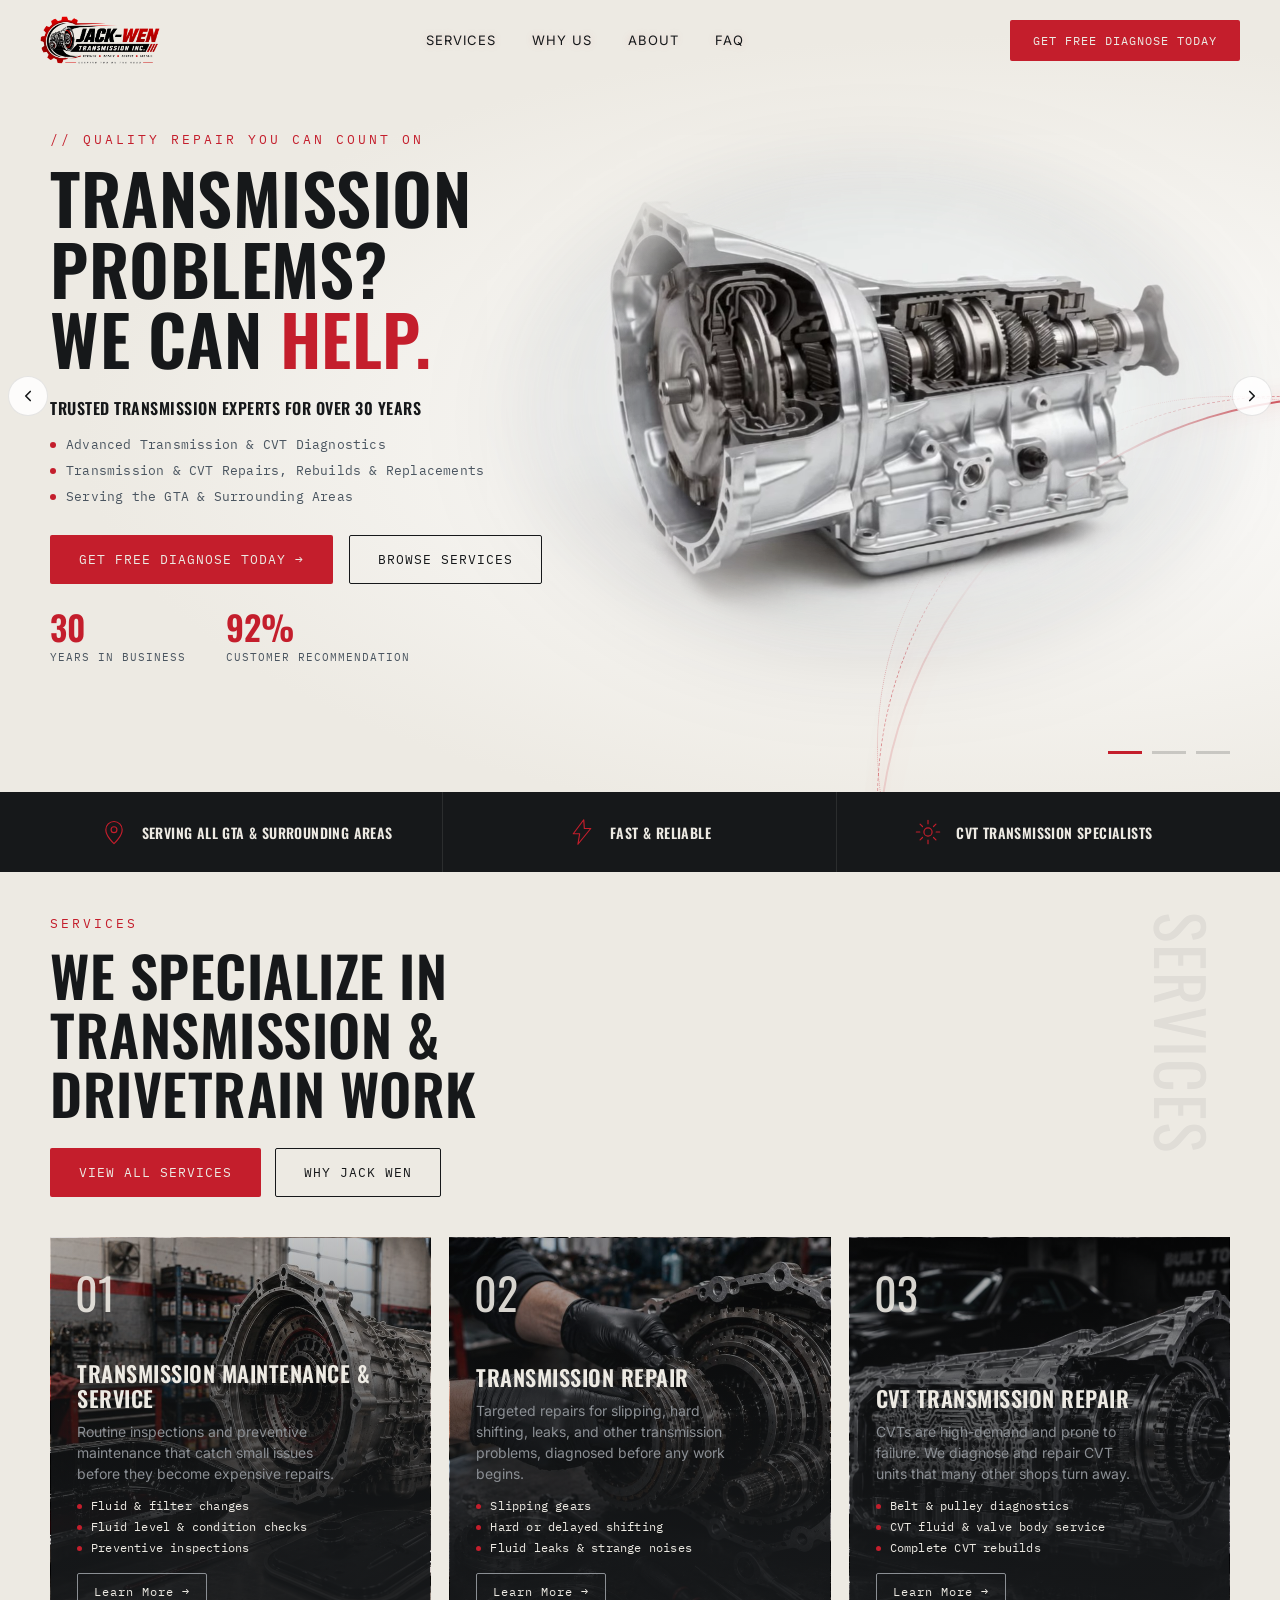
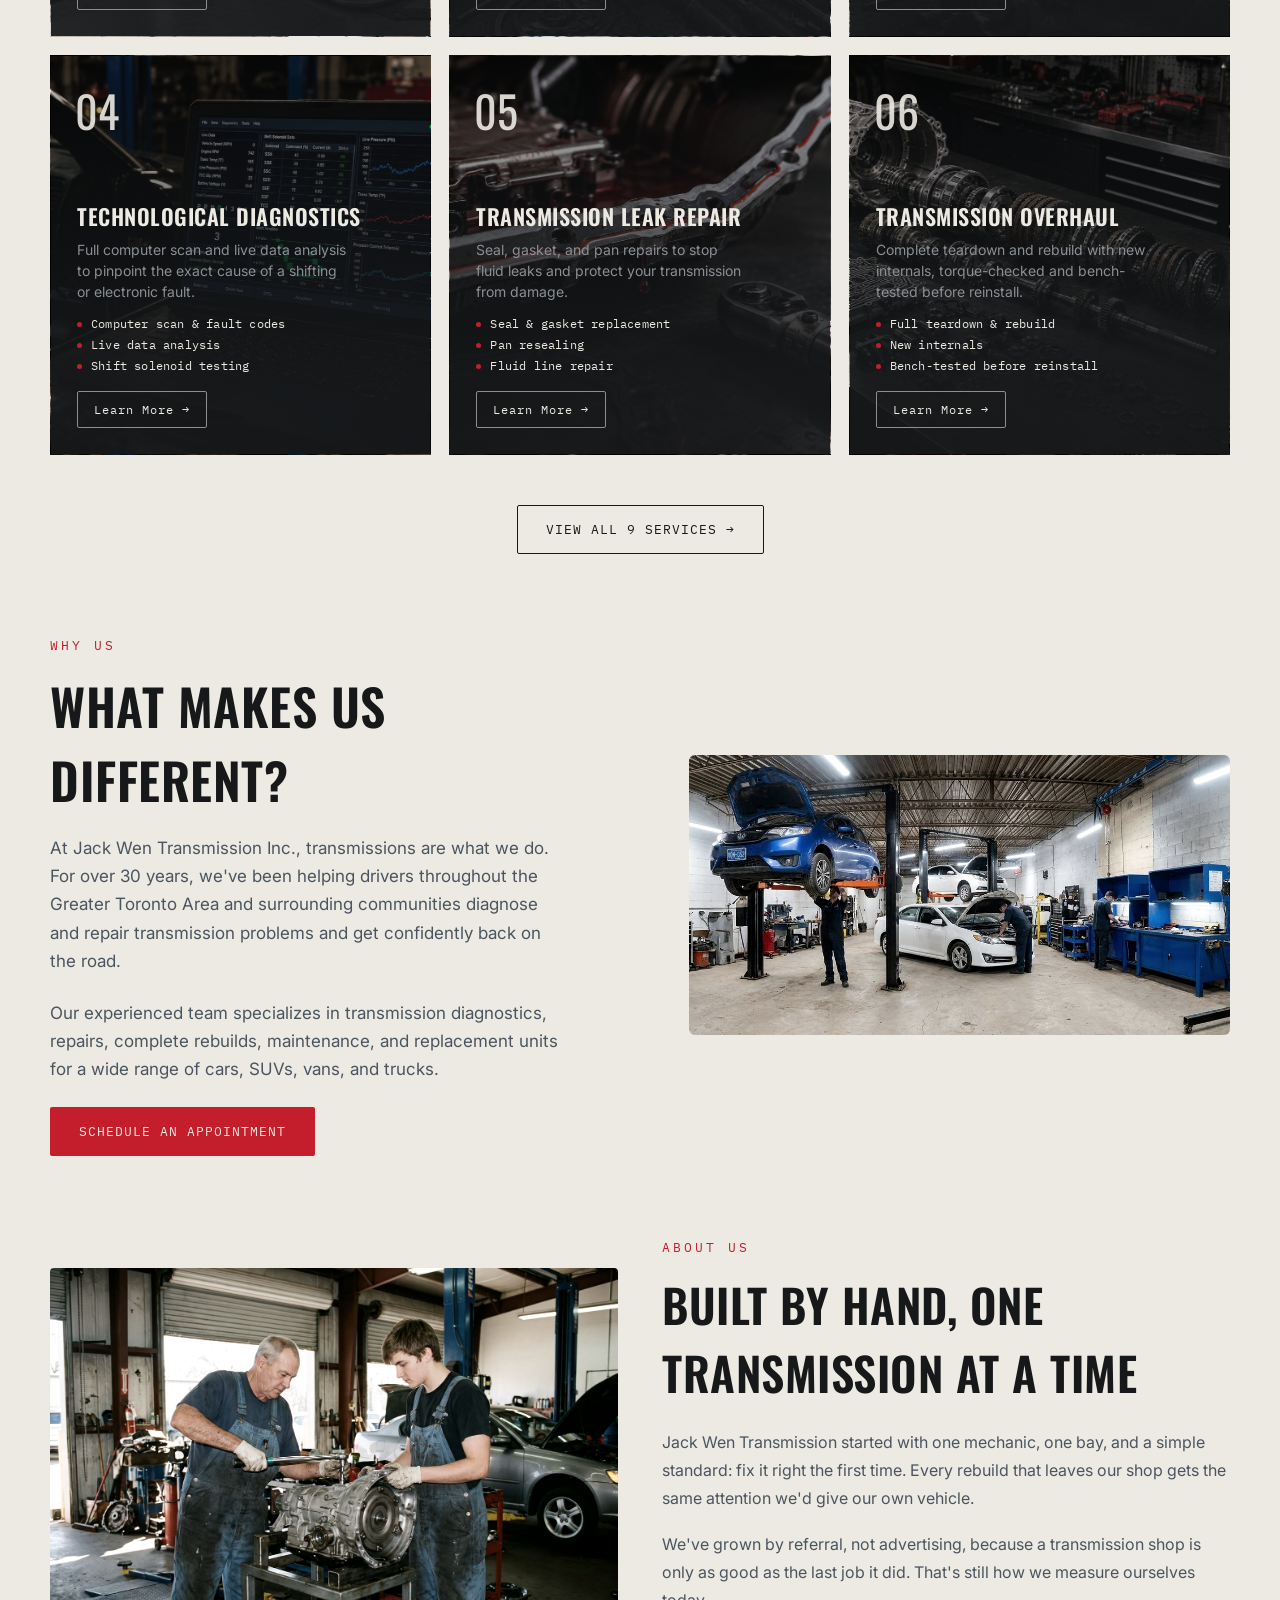
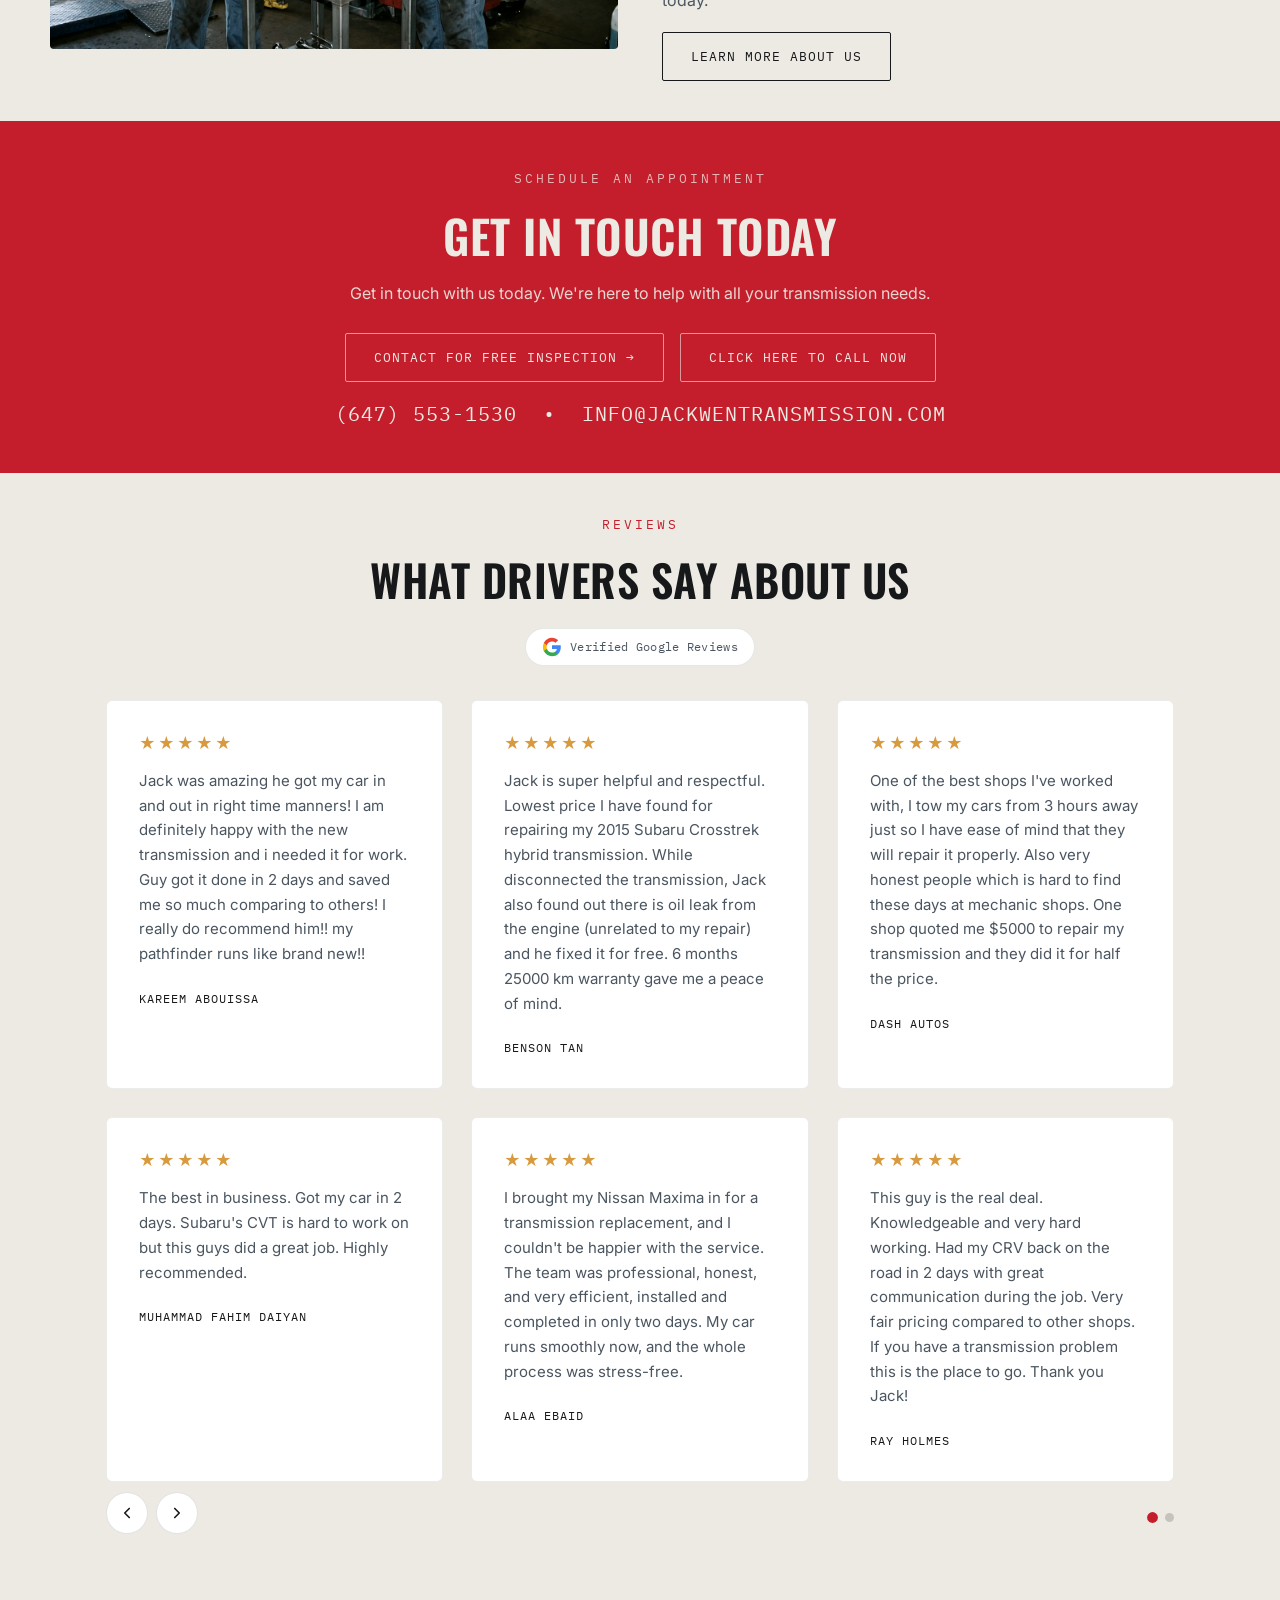
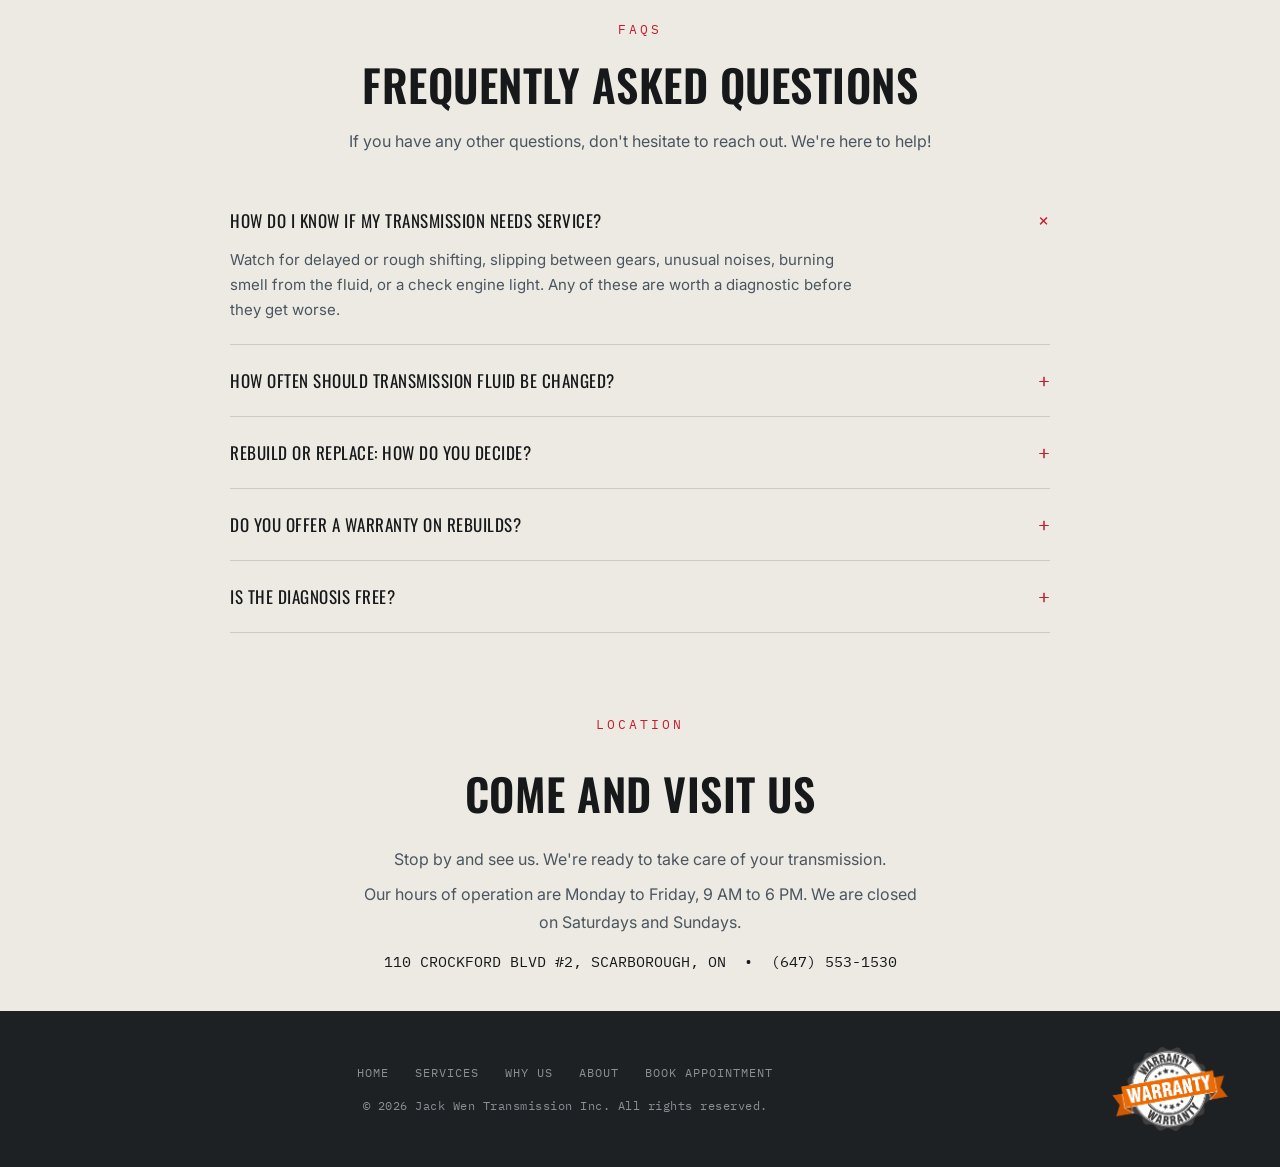
==== site/index.html @ 242a97ae "Add Jack Wen Transmission site and source assets Full marketing site (5 pages, animated hero carouse" ====
<!DOCTYPE html>
<html lang="en">
<head>
<meta charset="UTF-8">
<meta name="viewport" content="width=device-width, initial-scale=1.0">
<title>Jack Wen Transmission Inc. | Transmission Repair, Rebuild &amp; Service</title>
<link rel="preconnect" href="https://fonts.googleapis.com">
<link href="https://fonts.googleapis.com/css2?family=Oswald:wght@500;600;700&family=Inter:wght@400;500;600&family=IBM+Plex+Mono:wght@400;500;600&display=swap" rel="stylesheet">
<link rel="stylesheet" href="css/style.css?v=19">
</head>
<body class="home">

<header>
  <div class="logo-mini">
    <a href="index.html"><img src="assets/logo.png" alt="Jack Wen Transmission Inc." class="logo-img"></a>
  </div>
  <nav class="navlinks">
    <a class="navlink" href="services.html">Services</a>
    <a class="navlink" href="why-us.html">Why Us</a>
    <a class="navlink" href="about.html">About</a>
    <a class="navlink" href="#faq">FAQ</a>
      <a class="navlink navlink-cta" href="book-appointment.html">Get Free Diagnose Today</a>
  </nav>
  <a class="btn btn-primary" href="book-appointment.html">Get Free Diagnose Today</a>
  <button class="menu-toggle" aria-label="Toggle menu" aria-expanded="false"><span></span><span></span><span></span></button>
</header>

<!-- ================= HERO ================= -->
<section class="hero">
  <div class="hero-bg"></div>

  <div class="hero-slides">
    <!-- SLIDE 1 — Intro -->
    <div class="hero-slide active">
      <div class="hero-video-layer">
        <div id="transRig">
          <div class="orbit-ring orbit-ring-1"></div>
          <div class="orbit-ring orbit-ring-2"></div>
          <div class="orbit-ring orbit-ring-3"></div>
          <video class="trans-video" autoplay muted loop playsinline>
            <source src="videos/home-banner-transmission.webm" type="video/webm">
            <source src="videos/home-banner-transmission.mp4" type="video/mp4">
          </video>
        </div>
      </div>
      <div class="hero-inner">
        <div>
          <span class="eyebrow">// Quality Repair You Can Count On</span>
          <h1 class="hero-title">Transmission problems?<br>We can <span class="accent">help.</span></h1>
          <p class="hero-subtitle">Trusted Transmission Experts For Over 30 Years</p>
          <ul class="hero-bullets">
            <li>Advanced Transmission &amp; CVT Diagnostics</li>
            <li>Transmission &amp; CVT Repairs, Rebuilds &amp; Replacements</li>
            <li>Serving the GTA &amp; Surrounding Areas</li>
          </ul>
          <div class="cta-row">
            <a href="book-appointment.html" class="btn btn-primary">Get Free Diagnose Today &rarr;</a>
            <a href="services.html" class="btn btn-ghost-dark">Browse Services</a>
          </div>
          <div class="hero-stats">
            <div><span class="hero-stat-num">30</span><span class="hero-stat-label">Years in Business</span></div>
            <div><span class="hero-stat-num">92%</span><span class="hero-stat-label">Customer Recommendation</span></div>
          </div>
        </div>
        <div class="stage"></div>
      </div>
    </div>

    <!-- SLIDE 2 — Expert Service -->
    <div class="hero-slide">
      <div class="hero-inner stack">
        <div>
          <span class="eyebrow">// Expert Service</span>
          <h1 class="hero-title">Transmission repairs.<br>Done <span class="accent">right.</span></h1>
          <div class="cta-row">
            <a href="book-appointment.html" class="btn btn-primary">Schedule an Appointment &rarr;</a>
            <a href="services.html" class="btn btn-ghost-dark">Browse Services</a>
          </div>
        </div>
        <div class="hero-points">
          <div class="hero-point">
            <span class="icon"><svg viewBox="0 0 48 48" fill="none" stroke="currentColor" stroke-width="2" stroke-linecap="round" stroke-linejoin="round"><circle cx="24" cy="24" r="18"/><path d="M24 14v10l7 5"/></svg></span>
            <div>
              <h3>30+ Years in the Industry</h3>
              <p>Three decades of hands-on transmission expertise, refined in our own shop.</p>
            </div>
          </div>
          <div class="hero-point">
            <span class="icon"><svg viewBox="0 0 48 48" fill="none" stroke="currentColor" stroke-width="2" stroke-linecap="round" stroke-linejoin="round"><path d="M8 28l3-9a4 4 0 0 1 4-3h18a4 4 0 0 1 4 3l3 9"/><rect x="6" y="28" width="36" height="9" rx="2"/><circle cx="14" cy="37" r="3"/><circle cx="34" cy="37" r="3"/></svg></span>
            <div>
              <h3>All Makes, Models &amp; CVTs</h3>
              <p>Domestic, import, gas, diesel, or CVT. CVTs are high-demand and prone to failure, we specialize in the repairs other shops turn away.</p>
            </div>
          </div>
          <div class="hero-point">
            <span class="icon"><img src="assets/icons/diagnose-icon.png" alt="" class="icon-img"></span>
            <div>
              <h3>Free Diagnosis</h3>
              <p>Every visit starts with a free, no-obligation diagnosis before we recommend any work.</p>
            </div>
          </div>
        </div>
      </div>
    </div>

    <!-- SLIDE 3 — Warranty -->
    <div class="hero-slide">
      <div class="hero-inner stack">
        <img src="assets/badges/warranty-badge.webp" alt="Warranty Badge" class="warranty-badge">
        <div>
          <span class="eyebrow">// Warranty</span>
          <h1 class="hero-title">Work we're proud<br>to stand <span class="accent">behind.</span></h1>
          <p class="hero-subtitle">In-House Warranty. Real Peace of Mind.</p>
          <ul class="hero-bullets">
            <li>Warranty-Backed Transmission Repairs</li>
            <li>Quality Parts &amp; Professional Workmanship</li>
            <li>6-Month / 25,000 KM Warranty Included with Transmission Work</li>
            <li><strong>Ask About Our Extended Warranty Options</strong></li>
          </ul>
          <div class="cta-row">
            <a href="book-appointment.html" class="btn btn-primary">Schedule an Appointment &rarr;</a>
            <a href="services.html" class="btn btn-ghost-dark">Browse Services</a>
          </div>
        </div>
        <div class="hero-points compact">
          <div class="hero-point">
            <span class="icon"><svg viewBox="0 0 48 48" fill="none" stroke="currentColor" stroke-width="2" stroke-linecap="round" stroke-linejoin="round"><path d="M13 6h16l6 6v30a2 2 0 0 1-2 2H13a2 2 0 0 1-2-2V8a2 2 0 0 1 2-2z"/><path d="M29 6v6h6M17 24h14M17 30h14M17 18h7"/></svg></span>
            <div>
              <h3>6 Months / 25,000 KM</h3>
              <p>Standard written warranty on every rebuild.</p>
            </div>
          </div>
          <div class="hero-point">
            <span class="icon"><svg viewBox="0 0 48 48" fill="none" stroke="currentColor" stroke-width="2" stroke-linecap="round" stroke-linejoin="round"><path d="M24 5l15 6v11c0 10-6.5 17-15 21-8.5-4-15-11-15-21V11z"/><path d="M17 24l5 5 9-10"/></svg></span>
            <div>
              <h3>Up to 5 Yrs / 250,000 KM</h3>
              <p>Extended coverage available on request.</p>
            </div>
          </div>
          <div class="hero-point">
            <span class="icon"><svg viewBox="0 0 48 48" fill="none" stroke="currentColor" stroke-width="2" stroke-linecap="round" stroke-linejoin="round"><path d="M4 24s7-13 20-13 20 13 20 13-7 13-20 13S4 24 4 24z"/><circle cx="24" cy="24" r="5"/></svg></span>
            <div>
              <h3>No Surprises</h3>
              <p>Coverage reviewed before any work begins.</p>
            </div>
          </div>
        </div>
      </div>
    </div>
  </div>

  <button class="hero-arrow prev" aria-label="Previous slide"><svg viewBox="0 0 24 24" fill="none" stroke="currentColor" stroke-width="2.2" stroke-linecap="round" stroke-linejoin="round"><path d="M15 6l-6 6 6 6"/></svg></button>
  <button class="hero-arrow next" aria-label="Next slide"><svg viewBox="0 0 24 24" fill="none" stroke="currentColor" stroke-width="2.2" stroke-linecap="round" stroke-linejoin="round"><path d="M9 6l6 6-6 6"/></svg></button>

  <div class="hero-dots">
    <button class="hero-dot active" data-slide="0" aria-label="Slide 1: Introduction"></button>
    <button class="hero-dot" data-slide="1" aria-label="Slide 2: Expert Service"></button>
    <button class="hero-dot" data-slide="2" aria-label="Slide 3: Warranty"></button>
  </div>
</section>

<div class="trust-strip">
  <div class="wrap trust-strip-grid">
    <div class="trust-item">
      <span class="icon"><svg viewBox="0 0 48 48" fill="none" stroke="currentColor" stroke-width="2" stroke-linecap="round" stroke-linejoin="round"><path d="M24 44s14-12.5 14-24A14 14 0 0 0 10 20c0 11.5 14 24 14 24z"/><circle cx="24" cy="20" r="5"/></svg></span>
      <span>Serving All GTA &amp; Surrounding Areas</span>
    </div>
    <div class="trust-item">
      <span class="icon"><svg viewBox="0 0 48 48" fill="none" stroke="currentColor" stroke-width="2" stroke-linecap="round" stroke-linejoin="round"><path d="M27 3L9 27h11l-3 18 22-27H28l-1-15z"/></svg></span>
      <span>Fast &amp; Reliable</span>
    </div>
    <div class="trust-item">
      <span class="icon"><svg viewBox="0 0 48 48" fill="none" stroke="currentColor" stroke-width="2" stroke-linecap="round" stroke-linejoin="round"><circle cx="24" cy="24" r="7"/><path d="M24 4v6M24 38v6M44 24h-6M10 24H4M37.6 10.4l-4.2 4.2M14.6 33.4l-4.2 4.2M37.6 37.6l-4.2-4.2M14.6 14.6l-4.2-4.2"/></svg></span>
      <span>CVT Transmission Specialists</span>
    </div>
  </div>
</div>

<!-- ================= SERVICES ================= -->
<section class="section-light" id="services">
  <div class="wrap">
    <div class="services-head">
      <div>
        <span class="eyebrow">Services</span>
        <h2>We specialize in transmission &amp; drivetrain work</h2>
        <div class="btn-row">
          <a href="services.html" class="btn btn-primary">View All Services</a>
          <a href="why-us.html" class="btn btn-ghost-dark">Why Jack Wen</a>
        </div>
      </div>
      <div class="side-label">SERVICES</div>
    </div>

    <div class="service-grid">
      <div class="service-card" style="background-image:url('assets/services/maintenance.jpg')">
        <div class="num">01</div>
        <div class="content">
          <h3>Transmission Maintenance &amp; Service</h3>
          <p>Routine inspections and preventive maintenance that catch small issues before they become expensive repairs.</p>
          <ul class="bullets">
            <li>Fluid &amp; filter changes</li>
            <li>Fluid level &amp; condition checks</li>
            <li>Preventive inspections</li>
          </ul>
          <a class="learn" href="services.html">Learn More &rarr;</a>
        </div>
      </div>
      <div class="service-card" style="background-image:url('assets/services/repair.jpg')">
        <div class="num">02</div>
        <div class="content">
          <h3>Transmission Repair</h3>
          <p>Targeted repairs for slipping, hard shifting, leaks, and other transmission problems, diagnosed before any work begins.</p>
          <ul class="bullets">
            <li>Slipping gears</li>
            <li>Hard or delayed shifting</li>
            <li>Fluid leaks &amp; strange noises</li>
          </ul>
          <a class="learn" href="services.html">Learn More &rarr;</a>
        </div>
      </div>
      <div class="service-card" style="background-image:url('assets/services/performance.jpg')">
        <div class="num">03</div>
        <div class="content">
          <h3>CVT Transmission Repair</h3>
          <p>CVTs are high-demand and prone to failure. We diagnose and repair CVT units that many other shops turn away.</p>
          <ul class="bullets">
            <li>Belt &amp; pulley diagnostics</li>
            <li>CVT fluid &amp; valve body service</li>
            <li>Complete CVT rebuilds</li>
          </ul>
          <a class="learn" href="services.html">Learn More &rarr;</a>
        </div>
      </div>
      <div class="service-card" style="background-image:url('assets/services/diagnostics.jpg')">
        <div class="num">04</div>
        <div class="content">
          <h3>Technological Diagnostics</h3>
          <p>Full computer scan and live data analysis to pinpoint the exact cause of a shifting or electronic fault.</p>
          <ul class="bullets">
            <li>Computer scan &amp; fault codes</li>
            <li>Live data analysis</li>
            <li>Shift solenoid testing</li>
          </ul>
          <a class="learn" href="services.html">Learn More &rarr;</a>
        </div>
      </div>
      <div class="service-card" style="background-image:url('assets/services/leak-repair.jpg')">
        <div class="num">05</div>
        <div class="content">
          <h3>Transmission Leak Repair</h3>
          <p>Seal, gasket, and pan repairs to stop fluid leaks and protect your transmission from damage.</p>
          <ul class="bullets">
            <li>Seal &amp; gasket replacement</li>
            <li>Pan resealing</li>
            <li>Fluid line repair</li>
          </ul>
          <a class="learn" href="services.html">Learn More &rarr;</a>
        </div>
      </div>
      <div class="service-card" style="background-image:url('assets/services/overhaul.jpg')">
        <div class="num">06</div>
        <div class="content">
          <h3>Transmission Overhaul</h3>
          <p>Complete teardown and rebuild with new internals, torque-checked and bench-tested before reinstall.</p>
          <ul class="bullets">
            <li>Full teardown &amp; rebuild</li>
            <li>New internals</li>
            <li>Bench-tested before reinstall</li>
          </ul>
          <a class="learn" href="services.html">Learn More &rarr;</a>
        </div>
      </div>
    </div>
    <div style="text-align:center; margin-top:50px;">
      <a href="services.html" class="btn btn-ghost-dark">View All 9 Services &rarr;</a>
    </div>
  </div>
</section>

<!-- ================= WHY US ================= -->
<section class="why-section" id="why">
  <div class="wrap">
    <div class="why-grid">
      <div class="why-inner">
        <span class="eyebrow">Why Us</span>
        <h2>What makes us different?</h2>
        <p>At Jack Wen Transmission Inc., transmissions are what we do. For over 30 years, we've been helping drivers throughout the Greater Toronto Area and surrounding communities diagnose and repair transmission problems and get confidently back on the road.</p>
        <p>Our experienced team specializes in transmission diagnostics, repairs, complete rebuilds, maintenance, and replacement units for a wide range of cars, SUVs, vans, and trucks.</p>
        <a href="book-appointment.html" class="btn btn-primary">Schedule an Appointment</a>
      </div>
      <div class="why-photo">
        <img src="assets/about/shop-bay.jpg" alt="Jack Wen Transmission shop bay with vehicles on lifts">
      </div>
    </div>
  </div>
</section>

<!-- ================= ABOUT ================= -->
<section class="about" id="about">
  <div class="wrap about-grid">
    <img src="assets/about/team.jpg" alt="Jack Wen Transmission mechanics working on a transmission">
    <div>
      <span class="eyebrow">About Us</span>
      <h2>Built by hand, one transmission at a time</h2>
      <p>Jack Wen Transmission started with one mechanic, one bay, and a simple standard: fix it right the first time. Every rebuild that leaves our shop gets the same attention we'd give our own vehicle.</p>
      <p>We've grown by referral, not advertising, because a transmission shop is only as good as the last job it did. That's still how we measure ourselves today.</p>
      <a href="about.html" class="btn btn-ghost-dark">Learn More About Us</a>
    </div>
  </div>
</section>

<!-- ================= CTA STRIP ================= -->
<section class="cta-strip" id="contact">
  <div class="wrap">
    <span class="eyebrow">Schedule an Appointment</span>
    <h2>Get in touch today</h2>
    <p>Get in touch with us today. We're here to help with all your transmission needs.</p>
    <div class="cta-row" style="justify-content:center;">
      <a href="book-appointment.html" class="btn btn-ghost-light">Contact for Free Inspection &rarr;</a>
      <a href="tel:+16475531530" class="btn btn-ghost-light">Click Here to Call Now</a>
    </div>
    <span class="phone">(647) 553-1530 &nbsp;&bull;&nbsp; INFO@JACKWENTRANSMISSION.COM</span>
  </div>
</section>

<!-- ================= REVIEWS ================= -->
<section class="reviews">
  <div class="wrap">
    <div class="reviews-head">
      <span class="eyebrow">Reviews</span>
      <h2>What drivers say about us</h2>
      <div class="google-badge">
        <svg viewBox="0 0 48 48" width="20" height="20"><path fill="#4285F4" d="M45.12 24.5c0-1.56-.14-3.06-.4-4.5H24v8.51h11.84c-.51 2.75-2.06 5.08-4.39 6.64v5.52h7.11c4.16-3.83 6.56-9.47 6.56-16.17z"/><path fill="#34A853" d="M24 46c5.94 0 10.92-1.97 14.56-5.33l-7.11-5.52c-1.97 1.32-4.49 2.1-7.45 2.1-5.73 0-10.58-3.87-12.31-9.07H4.34v5.7C7.96 41.07 15.4 46 24 46z"/><path fill="#FBBC05" d="M11.69 28.18C11.25 26.86 11 25.45 11 24s.25-2.86.69-4.18v-5.7H4.34C2.85 17.09 2 20.45 2 24s.85 6.91 2.34 9.88l7.35-5.7z"/><path fill="#EA4335" d="M24 10.75c3.23 0 6.13 1.11 8.41 3.29l6.31-6.31C34.91 4.18 29.93 2 24 2 15.4 2 7.96 6.93 4.34 14.12l7.35 5.7c1.73-5.2 6.58-9.07 12.31-9.07z"/></svg>
        <span>Verified Google Reviews</span>
      </div>
    </div>
    <div class="reviews-slider">
      <div class="reviews-track">
        <div class="reviews-slide active">
          <div class="reviews-grid">
            <div class="review-card">
              <div class="stars">&#9733;&#9733;&#9733;&#9733;&#9733;</div>
              <p>Jack was amazing he got my car in and out in right time manners! I am definitely happy with the new transmission and i needed it for work. Guy got it done in 2 days and saved me so much comparing to others! I really do recommend him!! my pathfinder runs like brand new!!</p>
              <span class="reviewer">Kareem Abouissa</span>
            </div>
            <div class="review-card">
              <div class="stars">&#9733;&#9733;&#9733;&#9733;&#9733;</div>
              <p>Jack is super helpful and respectful. Lowest price I have found for repairing my 2015 Subaru Crosstrek hybrid transmission. While disconnected the transmission, Jack also found out there is oil leak from the engine (unrelated to my repair) and he fixed it for free. 6 months 25000 km warranty gave me a peace of mind.</p>
              <span class="reviewer">Benson Tan</span>
            </div>
            <div class="review-card">
              <div class="stars">&#9733;&#9733;&#9733;&#9733;&#9733;</div>
              <p>One of the best shops I've worked with, I tow my cars from 3 hours away just so I have ease of mind that they will repair it properly. Also very honest people which is hard to find these days at mechanic shops. One shop quoted me $5000 to repair my transmission and they did it for half the price.</p>
              <span class="reviewer">Dash Autos</span>
            </div>
            <div class="review-card">
              <div class="stars">&#9733;&#9733;&#9733;&#9733;&#9733;</div>
              <p>The best in business. Got my car in 2 days. Subaru's CVT is hard to work on but this guys did a great job. Highly recommended.</p>
              <span class="reviewer">Muhammad Fahim Daiyan</span>
            </div>
            <div class="review-card">
              <div class="stars">&#9733;&#9733;&#9733;&#9733;&#9733;</div>
              <p>I brought my Nissan Maxima in for a transmission replacement, and I couldn't be happier with the service. The team was professional, honest, and very efficient, installed and completed in only two days. My car runs smoothly now, and the whole process was stress-free.</p>
              <span class="reviewer">Alaa Ebaid</span>
            </div>
            <div class="review-card">
              <div class="stars">&#9733;&#9733;&#9733;&#9733;&#9733;</div>
              <p>This guy is the real deal. Knowledgeable and very hard working. Had my CRV back on the road in 2 days with great communication during the job. Very fair pricing compared to other shops. If you have a transmission problem this is the place to go. Thank you Jack!</p>
              <span class="reviewer">Ray Holmes</span>
            </div>
          </div>
        </div>
        <div class="reviews-slide">
          <div class="reviews-grid">
            <div class="review-card">
              <div class="stars">&#9733;&#9733;&#9733;&#9733;&#9733;</div>
              <p>Looking for a replacement or rebuild of our transmission and was getting pricing starting at $4500 to over $7000. Jack was able to rebuild it for around $3000. Fantastic service, always responsive to calls.</p>
              <span class="reviewer">Computer Doctors on Call Ltd.</span>
            </div>
            <div class="review-card">
              <div class="stars">&#9733;&#9733;&#9733;&#9733;&#9733;</div>
              <p>Jack is a very trustworthy individual! I had brought in my Toyota CHR which I had replaced my transmission with another company but still had issues. After getting it replaced again with Jack, my car has no more issues. He had even offered me warranty and a very reasonable price. I totally recommend anyone to go see Jack as quality is guaranteed.</p>
              <span class="reviewer">Sangar Somu</span>
            </div>
            <div class="review-card">
              <div class="stars">&#9733;&#9733;&#9733;&#9733;&#9733;</div>
              <p>Best transmission shop I've dealt with. When I needed a new transmission for my Honda, they kept me updated every step of the way with constant reassurance and clear communication. They got the job done fast and properly. Honestly, this is the best team out there.</p>
              <span class="reviewer">Armaan Khokhar</span>
            </div>
            <div class="review-card">
              <div class="stars">&#9733;&#9733;&#9733;&#9733;&#9733;</div>
              <p>I towed my car from Ottawa to Scarborough, with hesitation and doubt. But I was wrong and they called me in 2 days and my car was done and ready for pick up. It's been 4 months now and my car is driving like new still. Thank you and highly recommend this garage.</p>
              <span class="reviewer">Cerisse Pradas</span>
            </div>
            <div class="review-card">
              <div class="stars">&#9733;&#9733;&#9733;&#9733;&#9733;</div>
              <p>Jack is amazing to deal with, I had a whole situation where I got the transmission rebuilt and still had codes. Jack was able to figure it's the ECM, and I had a very unique 2004 Lexus LS430. The ECM was impossible to get, but Jack took care of it and got my car fixed. 100% recommend.</p>
              <span class="reviewer">Anmol Pathan</span>
            </div>
            <div class="review-card">
              <div class="stars">&#9733;&#9733;&#9733;&#9733;&#9733;</div>
              <p>Dealing online from Ottawa to have my Toyota 4Runner transmission replaced, they were very helpful, had my car towed there with minimum cost, and the shop is very knowledgeable and professional. The garage is very clean and the mechanics work very efficiently. Highly recommended!</p>
              <span class="reviewer">Vu Kieu</span>
            </div>
          </div>
        </div>
      </div>
      <button class="reviews-arrow prev" aria-label="Previous reviews"><svg viewBox="0 0 24 24" fill="none" stroke="currentColor" stroke-width="2.2" stroke-linecap="round" stroke-linejoin="round"><path d="M15 6l-6 6 6 6"/></svg></button>
      <button class="reviews-arrow next" aria-label="Next reviews"><svg viewBox="0 0 24 24" fill="none" stroke="currentColor" stroke-width="2.2" stroke-linecap="round" stroke-linejoin="round"><path d="M9 6l6 6-6 6"/></svg></button>
      <div class="reviews-dots">
        <button class="reviews-dot active" data-slide="0" aria-label="Reviews page 1"></button>
        <button class="reviews-dot" data-slide="1" aria-label="Reviews page 2"></button>
      </div>
    </div>
  </div>
</section>

<!-- ================= FAQ ================= -->
<section class="faq" id="faq">
  <div class="wrap">
    <div class="faq-head">
      <span class="eyebrow">FAQs</span>
      <h2>Frequently asked questions</h2>
      <p>If you have any other questions, don't hesitate to reach out. We're here to help!</p>
    </div>
    <div class="faq-list">
      <div class="faq-item open">
        <div class="faq-q"><span>How do I know if my transmission needs service?</span><span class="plus">+</span></div>
        <div class="faq-a"><p>Watch for delayed or rough shifting, slipping between gears, unusual noises, burning smell from the fluid, or a check engine light. Any of these are worth a diagnostic before they get worse.</p></div>
      </div>
      <div class="faq-item">
        <div class="faq-q"><span>How often should transmission fluid be changed?</span><span class="plus">+</span></div>
        <div class="faq-a"><p>Most vehicles need a fluid change every 50,000 to 100,000 km, but it varies by make, model, and driving conditions. Check your owner's manual or ask us to check your specific interval.</p></div>
      </div>
      <div class="faq-item">
        <div class="faq-q"><span>Rebuild or replace: how do you decide?</span><span class="plus">+</span></div>
        <div class="faq-a"><p>It depends on the extent of the damage, your vehicle's age and value, and cost comparison. We'll walk you through both options with real numbers before any work starts.</p></div>
      </div>
      <div class="faq-item">
        <div class="faq-q"><span>Do you offer a warranty on rebuilds?</span><span class="plus">+</span></div>
        <div class="faq-a"><p>Yes, every rebuild comes with a written 6 months / 25,000 km parts and labor warranty, standard. We guarantee our service and work, and extended coverage up to 5 years / 250,000 km is available for added peace of mind.</p></div>
      </div>
      <div class="faq-item">
        <div class="faq-q"><span>Is the diagnosis free?</span><span class="plus">+</span></div>
        <div class="faq-a"><p>Yes, every visit starts with a free, no-obligation diagnosis. We identify the problem and explain your options before any work ever begins.</p></div>
      </div>
    </div>
  </div>
</section>

<!-- ================= LOCATION ================= -->
<section class="location">
  <div class="wrap">
    <span class="eyebrow">Location</span>
    <h2>Come and visit us</h2>
    <p>Stop by and see us. We're ready to take care of your transmission.</p>
    <p>Our hours of operation are Monday to Friday, 9 AM to 6 PM. We are closed on Saturdays and Sundays.</p>
    <div class="addr">110 CROCKFORD BLVD #2, SCARBOROUGH, ON &nbsp;&bull;&nbsp; (647) 553-1530</div>
  </div>
</section>

<footer>
  <div class="wrap footer-inner">
    <div class="footer-main">
      <div class="footer-links">
        <a href="index.html">Home</a>
        <a href="services.html">Services</a>
        <a href="why-us.html">Why Us</a>
        <a href="about.html">About</a>
        <a href="book-appointment.html">Book Appointment</a>
      </div>
      <div>&copy; 2026 Jack Wen Transmission Inc. All rights reserved.</div>
    </div>
    <img src="assets/badges/warranty-badge.webp" alt="Warranty Badge" class="footer-badge">
  </div>
</footer>

<script src="js/header.js?v=3"></script>
<script src="js/reveal.js"></script>
<script src="js/hero-slider.js?v=2"></script>
<script src="js/reviews-slider.js"></script>
<script src="js/script.js?v=3"></script>
</body>
</html>
---- site/css/style.css ----
:root{
    --graphite:#16181A;
    --graphite-2:#1E2124;
    --chrome:#EDEAE3;
    --red:#C41E2C;
    --amber:#D89A3E;
    --steel:#4A5560;
    --steel-light:#8B8F94;
  }
  *{box-sizing:border-box; margin:0; padding:0;}
  html{scroll-behavior:smooth;}
  body{background:var(--chrome); color:var(--graphite); font-family:'Inter',sans-serif; overflow-x:hidden;}
  a{color:inherit; text-decoration:none;}
  img{max-width:100%; display:block;}
  h1,h2,h3{font-family:'Oswald'; font-weight:600; text-transform:uppercase; letter-spacing:0.5px;}
  .eyebrow{font-family:'IBM Plex Mono'; font-size:13px; letter-spacing:3px; text-transform:uppercase; color:var(--red); margin-bottom:14px; display:inline-block;}
  .wrap{width:100%; margin:0 auto; padding:0 50px;}
  .btn{font-family:'IBM Plex Mono'; font-size:13px; letter-spacing:1px; text-transform:uppercase; padding:15px 28px; display:inline-flex; align-items:center; gap:10px; border-radius:2px; border:1px solid transparent; cursor:pointer; transition:opacity .2s;}
  .btn:hover{opacity:0.85;}
  .btn-primary{background:var(--red); color:var(--chrome);}
  .btn-ghost-dark{border-color:var(--graphite); color:var(--graphite);}
  .btn-ghost-light{border-color:var(--steel-light); color:var(--chrome);}

  /* ---------------- HEADER ---------------- */
  header{
    position:fixed; top:0; left:0; right:0; z-index:100;
    display:grid; grid-template-columns:auto 1fr auto; align-items:center; gap:24px;
    padding:16px 40px;
    background:transparent;
    transition:transform 0.35s ease;
  }
  header.header-hidden{transform:translateY(-100%);}
  .logo-mini{display:flex; align-items:center; gap:10px;}
  .logo-img{height:48px; width:auto;}
  nav.navlinks{display:flex; align-items:center; justify-content:center; gap:36px;}
  nav.navlinks a.navlink{font-size:13px; letter-spacing:1px; color:var(--graphite); text-transform:uppercase; text-shadow:0 0 10px rgba(196,30,44,0.18); transition:color .2s, text-shadow .2s;}
  nav.navlinks a.navlink:hover{color:var(--red); text-shadow:0 0 14px rgba(196,30,44,0.45);}
  header .btn-primary{padding:12px 22px; font-size:12px; justify-self:end;}
  .navlink-cta{display:none;}
  .menu-toggle{display:none; width:30px; height:20px; position:relative; background:none; border:none; cursor:pointer; padding:0; z-index:101;}
  .menu-toggle span{display:block; position:absolute; left:0; width:100%; height:2px; background:var(--graphite); transition:transform .25s ease, opacity .2s ease;}
  .menu-toggle span:nth-child(1){top:0;}
  .menu-toggle span:nth-child(2){top:9px;}
  .menu-toggle span:nth-child(3){top:18px;}
  .menu-toggle.active span:nth-child(1){transform:translateY(9px) rotate(45deg);}
  .menu-toggle.active span:nth-child(2){opacity:0;}
  .menu-toggle.active span:nth-child(3){transform:translateY(-9px) rotate(-45deg);}

  /* ---------------- HERO ---------------- */
  .hero{
    position:relative; min-height:88vh; background:var(--chrome); overflow:hidden;
    display:flex; align-items:center;
  }
  .hero-bg{
    position:absolute; inset:0;
    background: radial-gradient(ellipse at 78% 55%, #ffffff 0%, var(--chrome) 65%);
  }
  .hero-inner{
    position:relative; z-index:2; width:100%; margin:0 auto; padding:0 50px;
    display:grid; grid-template-columns:1.05fr 1fr; align-items:center; gap:20px;
  }
  h1.hero-title{color:var(--graphite); font-size:clamp(42px,5.4vw,74px); line-height:1.02; margin-bottom:22px;}
  h1.hero-title .accent{color:var(--red);}
  .hero-sub{color:var(--steel); font-size:17px; line-height:1.65; max-width:440px; margin-bottom:34px;}
  .hero-subtitle{font-family:'Oswald'; font-weight:600; text-transform:uppercase; letter-spacing:0.5px; font-size:16px; color:var(--graphite); margin-bottom:16px;}
  .hero-bullets{list-style:none; margin:0 0 30px; padding:0; display:flex; flex-direction:column; gap:9px; max-width:460px;}
  .hero-bullets li{display:flex; align-items:baseline; gap:10px; font-family:'IBM Plex Mono'; font-size:13px; letter-spacing:0.2px; color:var(--steel);}
  .hero-bullets li::before{content:''; width:6px; height:6px; background:var(--red); border-radius:50%; flex-shrink:0; transform:translateY(-1px);}
  .hero-bullets li strong{font-weight:600; color:var(--graphite);}
  .cta-row{display:flex; gap:16px; flex-wrap:wrap;}
  .hero-stats{display:flex; gap:40px; margin-top:26px;}
  .hero-stats .hero-stat-num{display:block; font-family:'Oswald'; font-weight:600; font-size:34px; color:var(--red); line-height:1;}
  .hero-stats .hero-stat-label{display:block; font-family:'IBM Plex Mono'; font-size:11px; letter-spacing:1px; text-transform:uppercase; color:var(--steel); margin-top:6px;}

  .stage{position:relative; height:460px;}
  .hero-video-layer{position:absolute; inset:0; z-index:1; display:flex; align-items:center; justify-content:flex-end; pointer-events:none;}
  #transRig{position:relative; width:780px; height:780px; max-width:70vw; margin-right:1%;}
  .trans-video{position:relative; z-index:2; width:100%; height:100%; object-fit:contain; filter:drop-shadow(0 20px 45px rgba(22,24,26,0.18));}

  .orbit-ring{position:absolute; top:50%; left:50%; z-index:1; border-radius:50%; pointer-events:none;}
  .orbit-ring-1{width:104%; height:104%; border:1px dashed rgba(196,30,44,0.45); filter:drop-shadow(0 0 6px rgba(196,30,44,0.55)); animation:orbit-spin 34s linear infinite;}
  .orbit-ring-2{width:120%; height:120%; border-top:2px solid rgba(196,30,44,0.7); border-right:2px solid rgba(196,30,44,0.15); border-bottom:2px solid transparent; border-left:2px solid rgba(196,30,44,0.15); filter:drop-shadow(0 0 10px rgba(196,30,44,0.65)); animation:orbit-spin-rev 20s linear infinite;}
  .orbit-ring-3{width:90%; height:90%; border:1px dotted rgba(196,30,44,0.3); animation:orbit-spin 48s linear infinite;}
  @keyframes orbit-spin{ from{transform:translate(-50%,-50%) rotate(0deg);} to{transform:translate(-50%,-50%) rotate(360deg);} }
  @keyframes orbit-spin-rev{ from{transform:translate(-50%,-50%) rotate(360deg);} to{transform:translate(-50%,-50%) rotate(0deg);} }
  @media (prefers-reduced-motion: reduce){ .orbit-ring-1, .orbit-ring-2, .orbit-ring-3{animation:none;} }
  .scroll-cue{position:absolute; bottom:26px; left:50%; transform:translateX(-50%); font-family:'IBM Plex Mono'; font-size:11px; letter-spacing:2px; color:var(--steel); display:flex; flex-direction:column; align-items:center; gap:8px;}
  .scroll-cue .bar{width:1px; height:34px; background:linear-gradient(var(--red),transparent);}

  /* ---------------- HERO SLIDES (manual carousel) ---------------- */
  .hero-slide{position:absolute; inset:0; z-index:2; display:flex; align-items:center; opacity:0; visibility:hidden; transform:translateX(0); transition:opacity .6s ease, transform .6s ease;}
  .hero-slide.active{opacity:1; visibility:visible; transform:translateX(0); z-index:3;}
  .hero-slide.enter-right{visibility:visible; opacity:0; transform:translateX(70px); transition:none;}
  .hero-slide.enter-left{visibility:visible; opacity:0; transform:translateX(-70px); transition:none;}
  .hero-slide.leave-left{visibility:visible; opacity:0; transform:translateX(-70px);}
  .hero-slide.leave-right{visibility:visible; opacity:0; transform:translateX(70px);}
  @media (prefers-reduced-motion: reduce){ .hero-slide{transition:opacity .3s ease; transform:none !important;} }

  .hero-arrow{position:absolute; top:50%; transform:translateY(-50%); z-index:5; width:40px; height:40px; border-radius:50%; background:rgba(255,255,255,0.85); border:1px solid rgba(22,24,26,0.1); display:flex; align-items:center; justify-content:center; cursor:pointer; color:var(--graphite); transition:background .2s;}
  .hero-arrow:hover{background:#fff;}
  .hero-arrow svg{width:18px; height:18px;}
  .hero-arrow.prev{left:8px;}
  .hero-arrow.next{right:8px;}
  @media (max-width:900px){ .hero-arrow{width:32px; height:32px;} .hero-arrow svg{width:14px; height:14px;} .hero-arrow.prev{left:4px;} .hero-arrow.next{right:4px;} }

  .trust-strip{position:relative; background:var(--graphite); z-index:5;}
  .trust-strip-grid{display:grid; grid-template-columns:repeat(3,1fr);}
  .trust-item{display:flex; align-items:center; justify-content:center; gap:14px; padding:26px 20px; border-right:1px solid rgba(237,234,227,0.1);}
  .trust-item:last-child{border-right:none;}
  .trust-item .icon{width:28px; height:28px; color:var(--red); flex-shrink:0;}
  .trust-item .icon svg{width:100%; height:100%;}
  .trust-item span:last-child{font-family:'Oswald'; font-weight:600; text-transform:uppercase; letter-spacing:0.4px; font-size:14px; color:var(--chrome);}
  @media (max-width:900px){
    .trust-strip-grid{grid-template-columns:1fr;}
    .trust-item{border-right:none; border-bottom:1px solid rgba(237,234,227,0.1); justify-content:flex-start; padding:20px 24px;}
    .trust-item:last-child{border-bottom:none;}
  }
  .hero-inner.stack{grid-template-columns:1fr; gap:44px;}
  .hero-inner.stack > div:first-child{max-width:640px;}
  .warranty-badge{position:absolute; top:50%; right:250px; width:230px; height:auto; z-index:3; filter:drop-shadow(0 12px 26px rgba(22,24,26,0.28)); opacity:0; transform:translateY(-50%) translateX(40px) scale(0.85);}
  .hero-slide.active .warranty-badge{animation:badgePop .7s cubic-bezier(.34,1.56,.64,1) .2s forwards;}
  @keyframes badgePop{
    from{opacity:0; transform:translateY(-50%) translateX(40px) scale(0.85);}
    to{opacity:1; transform:translateY(-50%) translateX(0) scale(1);}
  }
  @media (max-width:1300px){ .warranty-badge{width:180px; right:170px;} }
  @media (max-width:1100px){ .warranty-badge{width:140px; right:110px;} }
  @media (max-width:900px){ .warranty-badge{display:none;} }
  @media (prefers-reduced-motion: reduce){ .warranty-badge{animation:none !important; opacity:1; transform:translateY(-50%);} }
  .hero-points{display:grid; grid-template-columns:repeat(3,1fr); gap:18px;}
  .hero-point{display:flex; flex-direction:column; align-items:flex-start; gap:12px; padding:26px 22px; background:var(--red); border-radius:6px;}
  .hero-point .icon{display:block; width:36px; height:36px; flex-shrink:0; color:var(--chrome);}
  .hero-point .icon svg{width:100%; height:100%;}
  .hero-point .icon .icon-img{width:100%; height:100%; object-fit:contain; filter:brightness(0) invert(1);}
  .hero-point h3{color:var(--chrome); font-size:16px; margin-bottom:2px;}
  .hero-point p{color:rgba(237,234,227,0.85); font-size:13px; line-height:1.5;}
  @media (max-width:900px){ .hero-points{grid-template-columns:1fr;} }
  .hero-points.compact{width:100%; gap:18px;}
  .hero-points.compact .hero-point{padding:20px 18px; gap:10px; border-radius:5px;}
  .hero-points.compact .hero-point .icon{width:28px; height:28px;}
  .hero-points.compact .hero-point h3{font-size:14px; letter-spacing:0.2px; margin-bottom:3px;}
  .hero-points.compact .hero-point p{font-size:12.5px; line-height:1.5;}
  @media (max-width:900px){ .hero-points.compact{max-width:100%;} }
  .hero-dots{position:absolute; z-index:3; bottom:38px; right:50px; display:flex; gap:10px;}
  .hero-dot{width:34px; height:3px; background:rgba(22,24,26,0.18); border:none; padding:0; cursor:pointer; transition:background .3s;}
  .hero-dot.active{background:var(--red);}
  @media (max-width:900px){ .hero-dots{right:24px; bottom:20px;} }

  /* ---------------- SERVICES ---------------- */
  .section-light{background:var(--chrome); padding:40px 0; position:relative;}
  .services-head{display:grid; grid-template-columns:1.3fr 1fr; align-items:start; gap:24px; margin-bottom:40px;}
  .services-head h2{font-size:clamp(34px,4.4vw,56px); line-height:1.05;}
  .services-head .btn-row{display:flex; gap:14px; margin-top:26px; flex-wrap:wrap;}
  .side-label{writing-mode:vertical-rl; font-family:'Oswald'; font-size:64px; color:rgba(22,24,26,0.06); justify-self:end; text-transform:uppercase; letter-spacing:2px;}

  .service-grid{display:grid; grid-template-columns:repeat(3,1fr); gap:18px;}
  .service-card{position:relative; height:400px; background-size:cover; background-position:center; display:flex; flex-direction:column; justify-content:flex-end; padding:26px; overflow:hidden; border:1px solid rgba(22,24,26,0.08);}
  .service-card::before{content:''; position:absolute; inset:0; background:linear-gradient(to top, rgba(22,24,26,0.94) 20%, rgba(22,24,26,0.6) 60%, rgba(22,24,26,0.25) 100%);}
  .service-card .num{position:absolute; top:22px; left:24px; font-family:'Oswald'; font-size:44px; color:rgba(237,234,227,0.9); z-index:2;}
  .service-card .content{position:relative; z-index:2;}
  .service-card h3{color:var(--chrome); font-size:22px; line-height:1.15; margin-bottom:10px;}
  .service-card p{color:var(--steel-light); font-size:14px; line-height:1.5; margin-bottom:14px; max-width:270px;}
  .service-card .bullets{list-style:none; margin:0 0 18px; padding:0; max-width:270px; display:flex; flex-direction:column; gap:6px;}
  .service-card .bullets li{font-family:'IBM Plex Mono'; font-size:11.5px; letter-spacing:0.2px; color:var(--chrome); display:flex; align-items:baseline; gap:9px;}
  .service-card .bullets li::before{content:''; width:5px; height:5px; background:var(--red); border-radius:50%; flex-shrink:0; transform:translateY(-1px);}
  .service-card .learn{font-family:'IBM Plex Mono'; font-size:12px; letter-spacing:1px; color:var(--chrome); border:1px solid var(--steel-light); display:inline-flex; align-items:center; gap:8px; padding:10px 16px; border-radius:2px;}

  /* ---------------- WHY US (homepage — light, matches hero/services) ---------------- */
  .why-section{background:var(--chrome); padding:40px 0;}
  .why-grid{display:grid; grid-template-columns:1.1fr 1fr; gap:44px; align-items:center;}
  .why-inner{max-width:520px;}
  .why-inner h2{font-size:clamp(32px,4vw,50px); margin-bottom:18px; color:var(--graphite);}
  .why-inner p{color:var(--steel); font-size:17px; line-height:1.65; margin-bottom:24px;}
  .why-photo img{width:100%; height:100%; min-height:280px; object-fit:cover; border-radius:6px; filter:grayscale(0.2) contrast(1.05);}
  @media (max-width:900px){ .why-grid{grid-template-columns:1fr;} .why-photo{order:-1;} .why-photo img{min-height:240px;} }

  /* ---------------- ABOUT (matches homepage light theme) ---------------- */
  .about{background:var(--chrome); color:var(--graphite); padding:40px 0;}
  .about-grid{display:grid; grid-template-columns:1fr 1fr; gap:44px; align-items:center;}
  .about-grid img{border-radius:4px; filter:grayscale(0.3) contrast(1.05);}
  .about-grid h2{font-size:clamp(30px,3.8vw,46px); margin-bottom:22px; color:var(--graphite);}
  .about-grid p{color:var(--steel); font-size:16px; line-height:1.75; margin-bottom:18px;}

  .capability-list{list-style:none; display:grid; grid-template-columns:1fr 1fr; gap:24px 44px; margin:0;}
  .capability-list li{border-top:2px solid var(--red); padding-top:14px;}
  .capability-list h4{font-family:'Oswald'; font-weight:600; text-transform:uppercase; letter-spacing:0.3px; font-size:16px; margin-bottom:8px;}
  .capability-list p{color:var(--steel); font-size:14px; line-height:1.6;}
  .capability-close{text-align:center; font-family:'Oswald'; font-weight:600; text-transform:uppercase; letter-spacing:0.3px; font-size:18px; color:var(--graphite); margin-top:36px; max-width:640px; margin-left:auto; margin-right:auto;}
  @media (max-width:900px){ .capability-list{grid-template-columns:1fr;} }

  /* ---------------- CTA STRIP ---------------- */
  .cta-strip{background:var(--red); color:var(--chrome); padding:46px 0; text-align:center;}
  .cta-strip .eyebrow{color:rgba(237,234,227,0.75);}
  .cta-strip h2{font-size:clamp(30px,4vw,46px); margin-bottom:14px;}
  .cta-strip p{opacity:0.9; margin-bottom:30px; font-size:16px;}
  .cta-strip .phone{font-family:'IBM Plex Mono'; font-size:20px; letter-spacing:1px; margin-top:18px; display:block;}
  .cta-strip .btn-ghost-light{border-color:rgba(237,234,227,0.6);}

  /* ---------------- REVIEWS ---------------- */
  .reviews{background:var(--chrome); padding:40px 0;}
  .reviews-head{text-align:center; max-width:640px; margin:0 auto 34px;}
  .google-badge{display:inline-flex; align-items:center; gap:8px; margin-top:16px; padding:8px 16px; background:#fff; border:1px solid rgba(22,24,26,0.1); border-radius:20px; font-family:'IBM Plex Mono'; font-size:12px; letter-spacing:0.3px; color:var(--steel);}
  .reviews-head h2{font-size:clamp(30px,3.8vw,44px);}
  .reviews-grid{display:grid; grid-template-columns:repeat(3,1fr); gap:28px;}
  .review-card{background:#fff; border:1px solid rgba(22,24,26,0.08); border-radius:6px; padding:32px;}
  .review-card .stars{color:var(--amber); font-size:16px; letter-spacing:2px; margin-bottom:16px;}
  .review-card p{color:var(--steel); font-size:15px; line-height:1.65; margin-bottom:20px;}
  .review-card .reviewer{font-family:'IBM Plex Mono'; font-size:12px; letter-spacing:1px; text-transform:uppercase; color:var(--graphite);}
  @media (max-width:900px){ .reviews-grid{grid-template-columns:1fr;} }

  .reviews-slider{position:relative; padding:0 56px 56px; margin-top:8px;}
  .reviews-track{display:flex; overflow:hidden; border-radius:8px;}
  .reviews-slide{flex:0 0 100%; min-width:0; opacity:0; transition:opacity .5s ease;}
  .reviews-slide.active{opacity:1;}
  .reviews-track{position:relative;}
  .reviews-slide:not(.active){position:absolute; top:0; left:0; width:100%; pointer-events:none;}
  .reviews-slide.active{position:relative;}
  .reviews-arrow{position:absolute; bottom:4px; z-index:4; width:42px; height:42px; border-radius:50%; background:#fff; border:1px solid rgba(22,24,26,0.12); display:flex; align-items:center; justify-content:center; cursor:pointer; color:var(--graphite); transition:background .2s;}
  .reviews-arrow:hover{background:var(--chrome);}
  .reviews-arrow svg{width:18px; height:18px;}
  .reviews-arrow.prev{left:56px;}
  .reviews-arrow.next{left:106px;}
  .reviews-dots{position:absolute; bottom:16px; right:56px; display:flex; gap:8px;}
  .reviews-dot{width:9px; height:9px; border-radius:50%; background:rgba(22,24,26,0.18); border:none; cursor:pointer; padding:0; transition:background .2s, transform .2s;}
  .reviews-dot.active{background:var(--red); transform:scale(1.2);}
  @media (max-width:900px){
    .reviews-slider{padding:0 0 60px;}
    .reviews-arrow{bottom:0;}
    .reviews-arrow.prev{left:0;}
    .reviews-arrow.next{left:50px;}
    .reviews-dots{right:0; bottom:12px;}
  }

  /* ---------------- FAQ ---------------- */
  .faq{background:var(--chrome); padding:40px 0;}
  .faq-head{max-width:640px; margin:0 auto 34px; text-align:center;}
  .faq-head h2{font-size:clamp(30px,3.8vw,44px); margin-bottom:14px;}
  .faq-head p{color:var(--steel); font-size:16px;}
  .faq-list{max-width:820px; margin:0 auto;}
  .faq-item{border-bottom:1px solid rgba(22,24,26,0.15); padding:22px 0;}
  .faq-q{display:flex; justify-content:space-between; align-items:center; cursor:pointer; font-family:'Oswald'; font-size:17px; letter-spacing:0.5px; text-transform:uppercase;}
  .faq-q .plus{font-family:'IBM Plex Mono'; font-size:20px; color:var(--red); transition:transform .25s;}
  .faq-item.open .plus{transform:rotate(45deg);}
  .faq-a{max-height:0; overflow:hidden; transition:max-height .3s ease;}
  .faq-item.open .faq-a{max-height:200px;}
  .faq-a p{padding-top:14px; color:var(--steel); font-size:15px; line-height:1.65; max-width:640px;}

  /* ---------------- LOCATION ---------------- */
  .location{background:var(--chrome); padding:40px 0; text-align:center;}
  .location h2{font-size:clamp(30px,3.8vw,44px); margin:14px 0 20px;}
  .location p{color:var(--steel); font-size:16px; line-height:1.7; max-width:560px; margin:0 auto 8px;}
  .location .addr{font-family:'IBM Plex Mono'; font-size:15px; margin-top:16px; color:var(--graphite);}

  /* ---------------- SCROLL REVEAL ---------------- */
  .reveal{opacity:0; transform:translateY(26px); transition:opacity .6s ease, transform .6s ease;}
  .reveal.is-visible{opacity:1; transform:translateY(0);}
  @media (prefers-reduced-motion: reduce){ .reveal{opacity:1; transform:none; transition:none;} }

  /* ---------------- FOOTER ---------------- */
  footer{background:var(--graphite-2); color:var(--steel-light); padding:34px 0; text-align:center; font-family:'IBM Plex Mono'; font-size:12px; letter-spacing:0.5px;}
  .footer-inner{display:flex; align-items:center; justify-content:space-between; gap:30px; flex-wrap:wrap;}
  .footer-main{flex:1; min-width:260px;}
  .footer-badge{width:120px; height:auto; flex-shrink:0;}
  .footer-links{display:flex; justify-content:center; gap:26px; margin-bottom:18px; flex-wrap:wrap;}
  @media (max-width:700px){ .footer-inner{flex-direction:column;} .footer-badge{order:-1; width:100px;} }
  .footer-links a{text-transform:uppercase; letter-spacing:1px; color:var(--steel-light);}
  .footer-links a:hover{color:var(--chrome);}

  /* ---------------- INNER PAGE HERO (matches homepage light theme) ---------------- */
  .page-hero{position:relative; background:var(--chrome); padding:130px 0 30px; overflow:hidden;}
  .page-hero .hero-bg{position:absolute; inset:0; background:radial-gradient(ellipse at 78% 30%, #ffffff 0%, var(--chrome) 65%);}
  .page-hero .wrap{position:relative; z-index:2;}
  .page-hero h1{color:var(--graphite); font-size:clamp(38px,5vw,64px); line-height:1.05; max-width:760px;}
  .page-hero p{color:var(--steel); font-size:17px; line-height:1.65; max-width:560px; margin-top:20px;}
  .breadcrumb{font-family:'IBM Plex Mono'; font-size:12px; letter-spacing:1px; color:var(--steel); text-transform:uppercase; margin-bottom:20px; display:block;}
  .breadcrumb a{color:var(--steel);}
  .breadcrumb a:hover{color:var(--graphite);}
  .breadcrumb .sep{margin:0 8px; color:var(--steel-light);}
  .breadcrumb .current{color:var(--red);}

  /* ---------------- STATS BAR ---------------- */
  .stats-bar{background:var(--red); padding:28px 0;}
  .stats-grid{display:grid; grid-template-columns:repeat(4,1fr); gap:20px; text-align:center;}
  .stats-grid .stat-num{font-family:'Oswald'; font-weight:600; font-size:clamp(24px,3vw,36px); color:var(--chrome);}
  .stats-grid .stat-label{font-family:'IBM Plex Mono'; font-size:11px; letter-spacing:1.5px; text-transform:uppercase; color:rgba(237,234,227,0.8); margin-top:6px;}

  /* ---------------- VALUES / WHY GRID ---------------- */
  .values-grid{display:grid; grid-template-columns:repeat(3,1fr); gap:34px; margin-top:50px;}
  .value-card{border-top:2px solid var(--red); padding-top:20px;}
  .value-card h3{font-size:19px; margin-bottom:10px;}
  .value-card p{color:var(--steel-light); font-size:15px; line-height:1.6;}

  /* ---------------- INTRO BLOCK (why-us.html) ---------------- */
  .intro-block{background:var(--chrome); padding:10px 0 36px;}
  .intro-block .intro-copy{max-width:820px;}
  .intro-block p{font-size:18px; line-height:1.65; color:var(--steel); margin-bottom:10px;}
  .intro-block .tagline{font-family:'IBM Plex Mono'; font-weight:500; font-size:14px; letter-spacing:3px; text-transform:uppercase; color:var(--red); margin:14px auto 0; display:block; text-align:center; max-width:1100px;}

  .specialty-cards{display:grid; grid-template-columns:repeat(5,1fr); gap:14px; margin:26px auto 0; max-width:1100px;}
  .specialty-card{display:flex; flex-direction:column; align-items:center; justify-content:center; min-height:120px; background:var(--red); border-radius:6px; padding:18px 12px; text-align:center;}
  .specialty-card .icon{display:block; width:36px; height:36px; margin:0 auto 14px; color:var(--chrome);}
  .specialty-card .icon svg{width:100%; height:100%;}
  .specialty-card h3{color:var(--chrome); font-size:13px; letter-spacing:0.3px; line-height:1.3;}
  @media (max-width:900px){ .specialty-cards{grid-template-columns:repeat(2,1fr);} }

  /* ---------------- WHY US HIGHLIGHTS (why-us.html) ---------------- */
  .why-highlights{display:grid; grid-template-columns:1fr 1fr; gap:44px; margin-top:28px; margin-bottom:28px;}
  .why-highlights h3{font-size:22px; margin-bottom:12px;}
  .why-highlights p{color:var(--steel); font-size:15px; line-height:1.6; margin-bottom:8px;}
  @media (max-width:900px){ .why-highlights{grid-template-columns:1fr; gap:34px;} }

  /* ---------------- FULL SERVICES GRID (services.html) ---------------- */
  .services-grid-full{display:grid; grid-template-columns:repeat(3,1fr); gap:18px;}
  @media (max-width:900px){ .services-grid-full{grid-template-columns:1fr;} .stats-grid{grid-template-columns:repeat(2,1fr);} .values-grid{grid-template-columns:1fr;} }

  /* ---------------- APPOINTMENT FORM ---------------- */
  .appt-section{background:var(--chrome); padding:50px 0 70px;}
  .appt-grid{display:grid; grid-template-columns:1.3fr 1fr; gap:44px; align-items:start;}
  .appt-form{display:grid; grid-template-columns:1fr 1fr; gap:16px; background:#fff; border:1px solid rgba(22,24,26,0.1); padding:32px; border-radius:4px;}
  .appt-form .field{display:flex; flex-direction:column; gap:8px;}
  .appt-form .field.full{grid-column:1 / -1;}
  .appt-form label{font-family:'IBM Plex Mono'; font-size:11px; letter-spacing:1px; text-transform:uppercase; color:var(--steel);}
  .appt-form input, .appt-form select, .appt-form textarea{font-family:'Inter'; font-size:15px; padding:13px 14px; border:1px solid rgba(22,24,26,0.18); border-radius:2px; background:var(--chrome); color:var(--graphite);}
  .appt-form input:focus, .appt-form select:focus, .appt-form textarea:focus{outline:2px solid var(--red); outline-offset:1px;}
  .appt-form textarea{resize:vertical; min-height:100px;}
  .appt-form .submit-row{grid-column:1 / -1; display:flex; align-items:center; gap:18px; flex-wrap:wrap;}
  .appt-form button{font-family:'IBM Plex Mono'; font-size:13px; letter-spacing:1px; text-transform:uppercase; padding:15px 30px; background:var(--red); color:var(--chrome); border:none; border-radius:2px; cursor:pointer; transition:opacity .2s;}
  .appt-form button:hover{opacity:0.85;}
  .form-note{font-size:13px; color:var(--steel);}
  .form-success{display:none; grid-column:1 / -1; background:rgba(196,30,44,0.08); border:1px solid var(--red); color:var(--graphite); padding:16px 18px; font-size:14px; border-radius:2px;}
  .form-success.show{display:block;}

  .contact-card{background:#fff; color:var(--graphite); padding:40px; border-radius:4px; border:1px solid rgba(22,24,26,0.1);}
  .contact-card h3{font-size:20px; margin-bottom:22px;}
  .contact-card .row{display:flex; flex-direction:column; gap:4px; padding:16px 0; border-bottom:1px solid rgba(22,24,26,0.1);}
  .contact-card .row:last-of-type{border-bottom:none;}
  .contact-card .row .k{font-family:'IBM Plex Mono'; font-size:11px; letter-spacing:1.5px; text-transform:uppercase; color:var(--steel);}
  .contact-card .row .v{font-size:16px;}
  .contact-card .row a.v{color:var(--graphite);}
  .contact-card .row a.v:hover{color:var(--red);}
  @media (max-width:900px){ .appt-grid{grid-template-columns:1fr;} .appt-form{grid-template-columns:1fr; padding:26px;} }

  @media (max-width:900px){
    .hero-inner{grid-template-columns:1fr; text-align:left; padding-top:120px;}
    .stage{height:280px; order:-1;}
    .hero-video-layer{justify-content:center;}
    #transRig{width:520px; height:520px; max-width:92vw; margin-right:0;}
    .services-head{grid-template-columns:1fr;}
    .side-label{display:none;}
    .service-grid{grid-template-columns:1fr;}
    .about-grid{grid-template-columns:1fr;}
    header{display:flex; justify-content:space-between; align-items:center;}
    header > .btn-primary{display:none;}
    .menu-toggle{display:block;}
    nav.navlinks{
      display:flex; flex-direction:column; align-items:stretch; gap:0;
      position:fixed; inset:0; height:100vh;
      background:var(--graphite); padding:110px 30px 40px;
      transform:translateX(100%); transition:transform .35s ease;
      z-index:99; justify-content:flex-start;
    }
    nav.navlinks.open{transform:translateX(0);}
    nav.navlinks a.navlink{color:var(--chrome); font-size:20px; padding:18px 0; border-bottom:1px solid rgba(237,234,227,0.12); text-shadow:none;}
    .navlink-cta{display:block; margin-top:24px; background:var(--red); color:var(--chrome) !important; text-align:center; padding:16px; border-radius:2px; border-bottom:none !important; font-size:14px !important; letter-spacing:1px; text-transform:uppercase; font-family:'IBM Plex Mono';}
  }
  @media (prefers-reduced-motion: reduce){ html{scroll-behavior:auto;} }
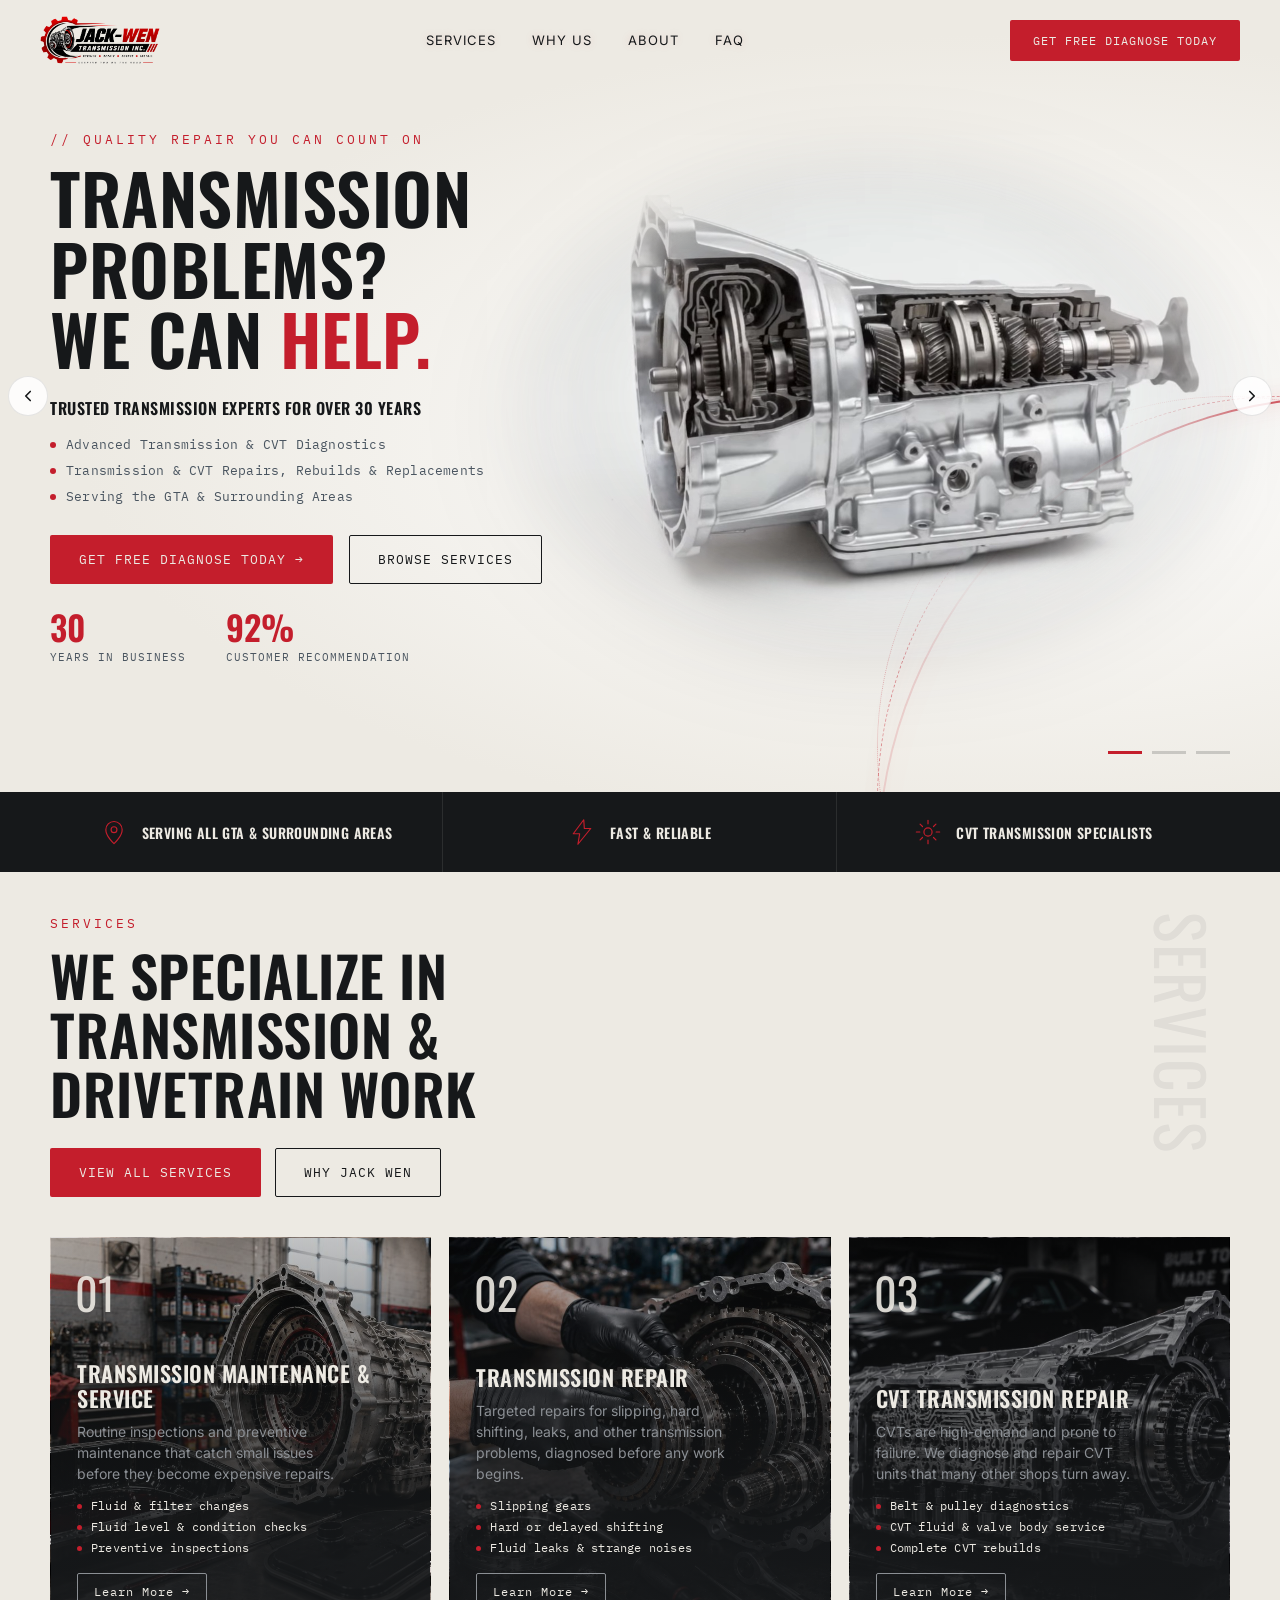
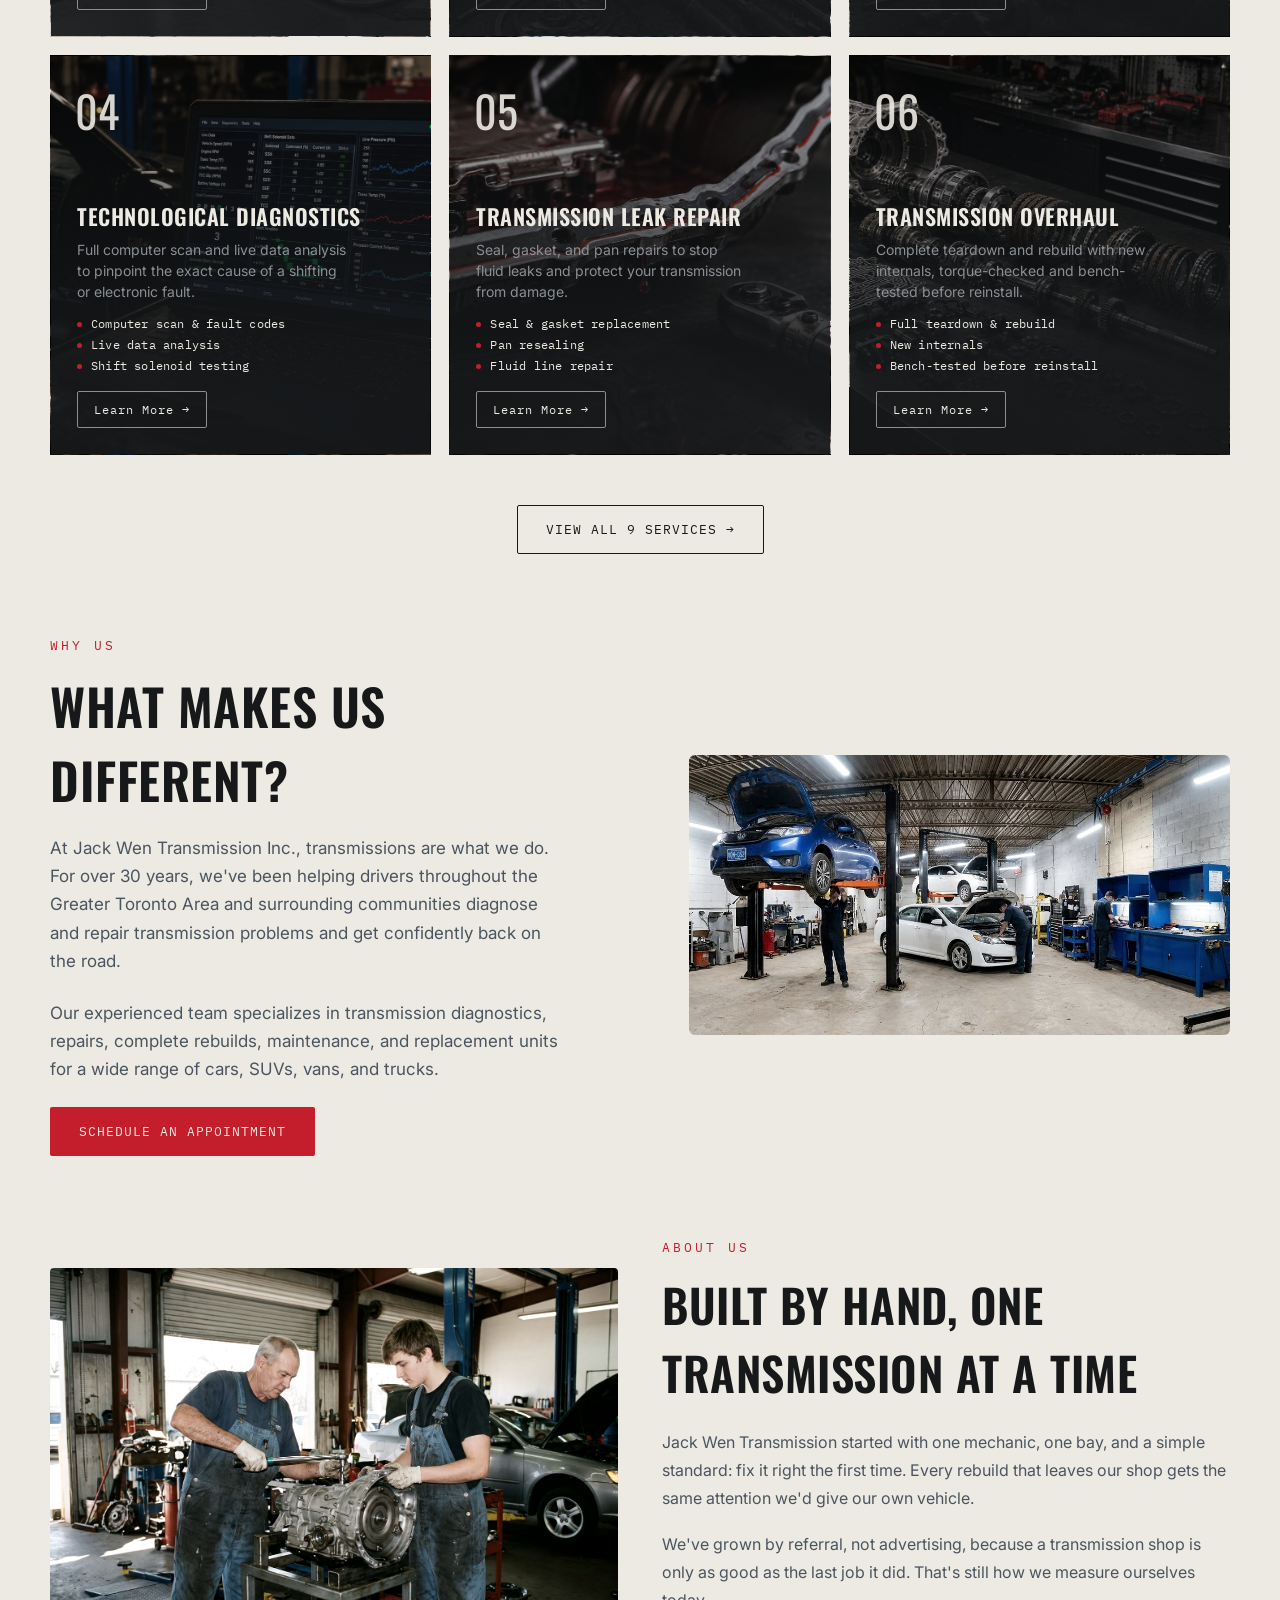
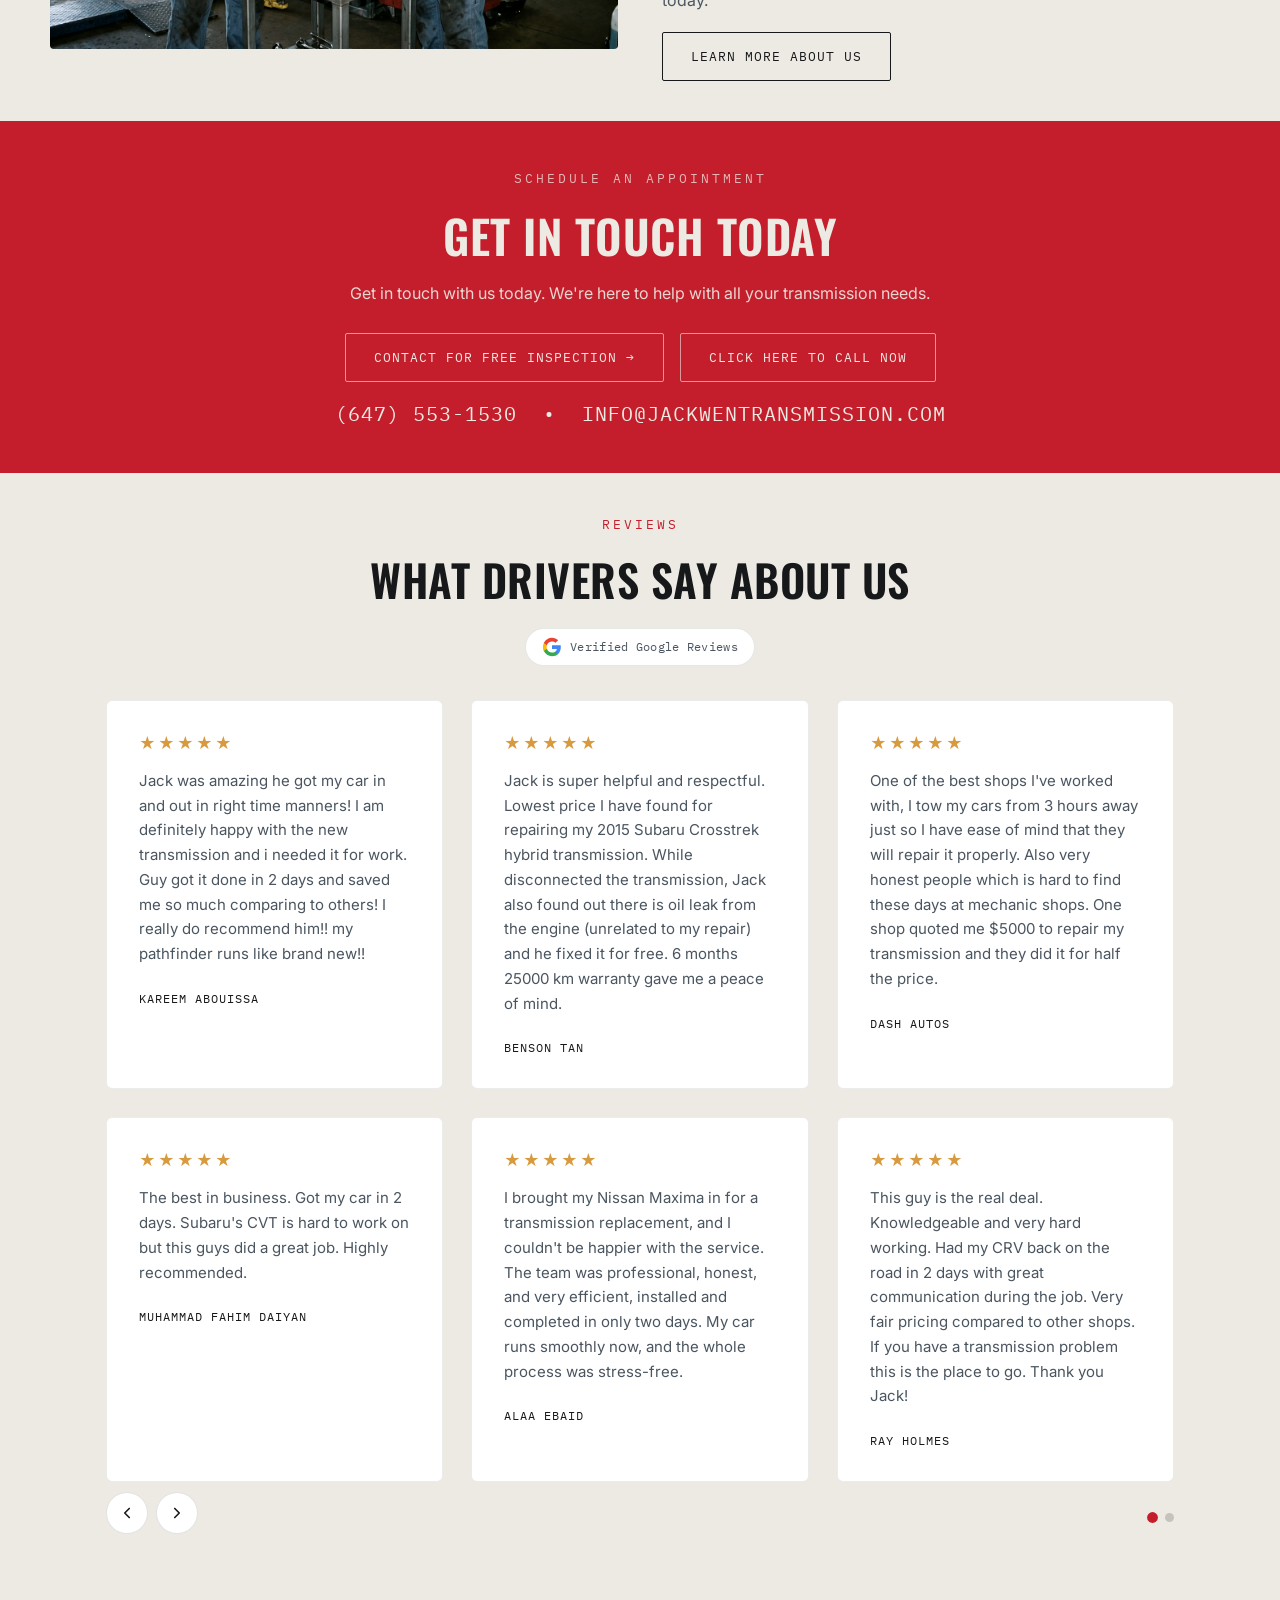
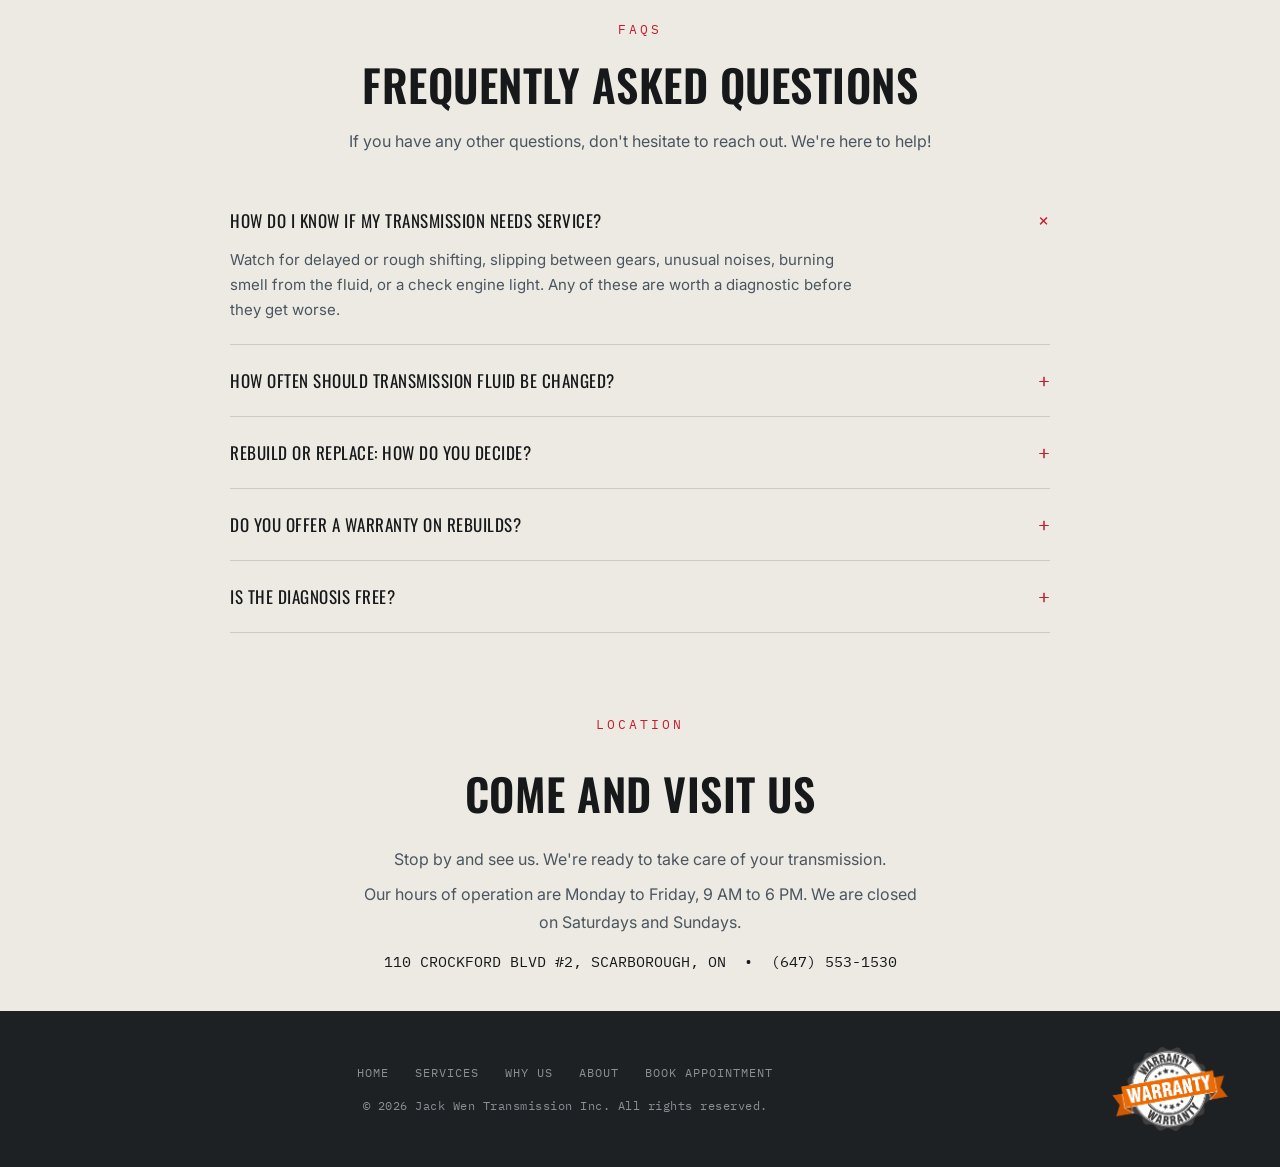
==== commit b35a2b2a: "Harden hero video autoplay on mobile Put the mp4 source first (broadest mobile codec support), add w" ====
--- a/site/index.html
+++ b/site/index.html
@@ -37,9 +37,9 @@
           <div class="orbit-ring orbit-ring-1"></div>
           <div class="orbit-ring orbit-ring-2"></div>
           <div class="orbit-ring orbit-ring-3"></div>
-          <video class="trans-video" autoplay muted loop playsinline>
+          <video class="trans-video" autoplay muted loop playsinline webkit-playsinline>
+            <source src="videos/home-banner-transmission.mp4" type="video/mp4">
             <source src="videos/home-banner-transmission.webm" type="video/webm">
-            <source src="videos/home-banner-transmission.mp4" type="video/mp4">
           </video>
         </div>
       </div>
--- a/site/css/style.css
+++ b/site/css/style.css
@@ -110,10 +110,12 @@
   .trust-item .icon{width:28px; height:28px; color:var(--red); flex-shrink:0;}
   .trust-item .icon svg{width:100%; height:100%;}
   .trust-item span:last-child{font-family:'Oswald'; font-weight:600; text-transform:uppercase; letter-spacing:0.4px; font-size:14px; color:var(--chrome);}
-  @media (max-width:900px){
-    .trust-strip-grid{grid-template-columns:1fr;}
-    .trust-item{border-right:none; border-bottom:1px solid rgba(237,234,227,0.1); justify-content:flex-start; padding:20px 24px;}
-    .trust-item:last-child{border-bottom:none;}
+  @media (max-width:600px){
+    .trust-strip-grid{grid-template-columns:repeat(3,1fr);}
+    .trust-item{flex-direction:column; justify-content:flex-start; gap:8px; padding:20px 10px; text-align:center; border-right:1px solid rgba(237,234,227,0.1); border-bottom:none;}
+    .trust-item:last-child{border-right:none;}
+    .trust-item .icon{width:24px; height:24px;}
+    .trust-item span:last-child{font-size:11px; line-height:1.3;}
   }
   .hero-inner.stack{grid-template-columns:1fr; gap:44px;}
   .hero-inner.stack > div:first-child{max-width:640px;}
@@ -341,9 +343,12 @@
   @media (max-width:900px){ .appt-grid{grid-template-columns:1fr;} .appt-form{grid-template-columns:1fr; padding:26px;} }
 
   @media (max-width:900px){
+    .page-hero h1{font-size:clamp(30px,8vw,64px);}
+    .hero{min-height:0;}
+    .hero-slide.active{position:relative; inset:auto;}
     .hero-inner{grid-template-columns:1fr; text-align:left; padding-top:120px;}
     .stage{height:280px; order:-1;}
-    .hero-video-layer{justify-content:center;}
+    .hero-video-layer{align-items:flex-start; justify-content:center;}
     #transRig{width:520px; height:520px; max-width:92vw; margin-right:0;}
     .services-head{grid-template-columns:1fr;}
     .side-label{display:none;}
